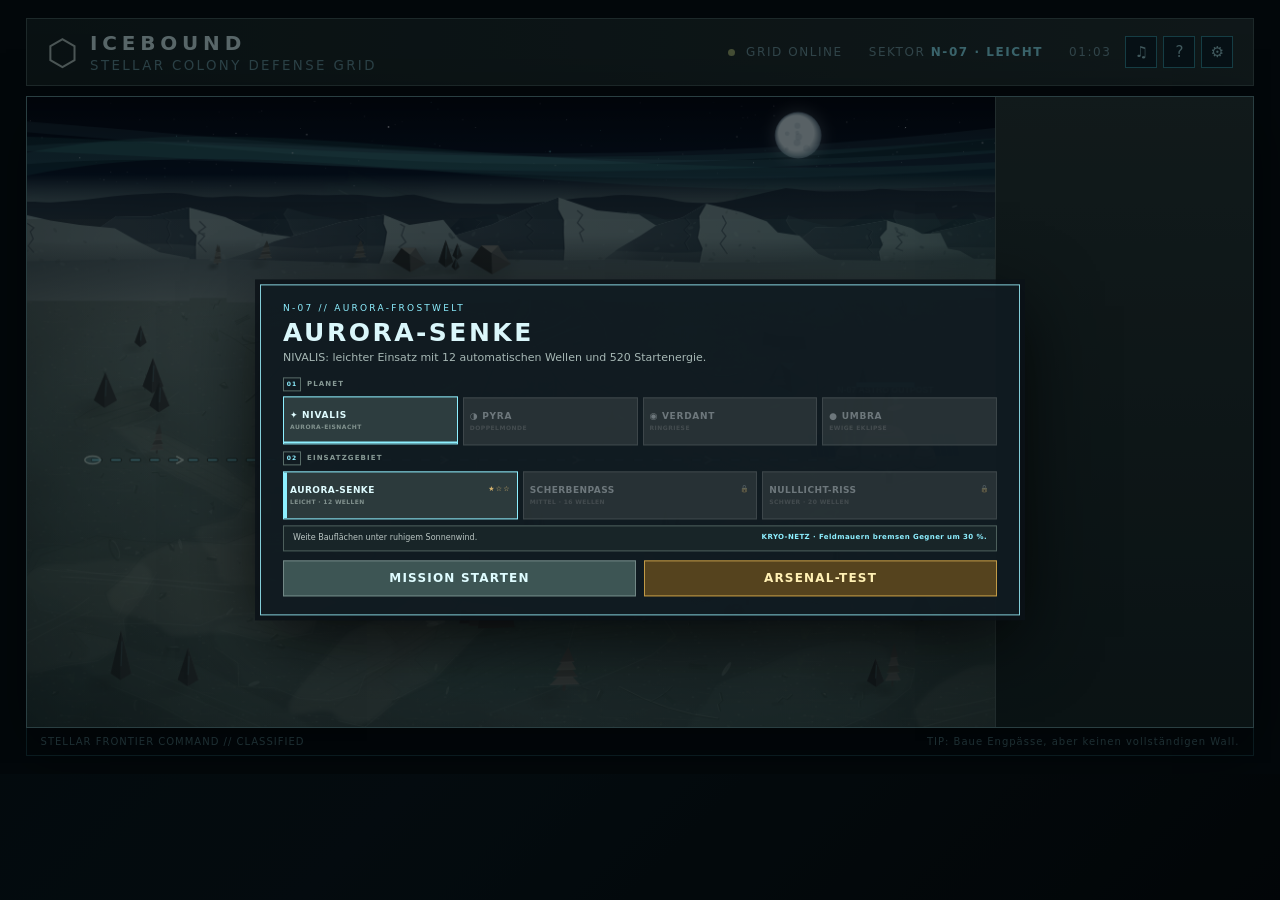
==== index.html @ b9861903 "Icebound // Stellar Frontier Tower-Defense-Prototyp als abhaengigkeitsfreie Browser-PWA." ====
<!doctype html>
<html lang="de">
<head>
  <meta charset="utf-8">
  <meta name="viewport" content="width=device-width,initial-scale=1">
  <meta name="description" content="Installierbares Offline-Tower-Defense-Spiel auf vier spektakulären Planeten.">
  <meta name="theme-color" content="#07151e">
  <meta name="application-name" content="Icebound">
  <meta name="mobile-web-app-capable" content="yes">
  <meta name="apple-mobile-web-app-capable" content="yes">
  <meta name="apple-mobile-web-app-status-bar-style" content="black-translucent">
  <meta name="apple-mobile-web-app-title" content="Icebound">
  <title>ICEBOUND // STELLAR FRONTIER</title>
  <link rel="manifest" href="manifest.webmanifest">
  <link rel="icon" href="icons/icon.svg" type="image/svg+xml">
  <link rel="apple-touch-icon" href="icons/icon-180.png">
  <link rel="stylesheet" href="style.css">
</head>
<body>
  <div class="scanlines"></div>
  <main class="shell">
    <header class="topbar">
      <div class="brand"><span class="hex">⬡</span><div><b>ICEBOUND</b><small>STELLAR COLONY DEFENSE GRID</small></div></div>
      <div class="topbar-right">
        <div class="telemetry"><span><i></i> GRID ONLINE</span><span>SEKTOR <b id="sectorName">N-07</b></span><span id="clock">00:00</span></div>
        <div class="topbar-tools">
          <button id="soundBtn" class="topbar-tool" type="button" aria-label="Musik und Geräusche umschalten" title="Musik und Geräusche umschalten">♫</button>
          <button id="codexBtn" class="topbar-tool" type="button" aria-label="Arsenal-Übersicht öffnen" title="Arsenal-Übersicht — was kann welche Waffe? (Taste I)">?</button>
          <button id="settingsBtn" class="topbar-tool" type="button" aria-label="Einstellungen öffnen" title="Einstellungen">⚙</button>
        </div>
      </div>
    </header>

    <section class="game-frame">
      <div class="canvas-wrap">
        <canvas id="game" width="1000" height="650" aria-label="Spielfeld"></canvas>

        <div id="buildConfirmBar" class="build-confirm-bar" hidden>
          <div class="build-summary"><b id="buildSummaryCount">0 ANLAGEN GEPLANT</b><span id="buildSummaryCost">0 ENERGIE</span></div>
          <button id="buildCommitBtn" class="build-commit" type="button" aria-label="Bauphase bestätigen" title="Bestätigen">✓</button>
          <button id="buildDiscardBtn" class="build-discard" type="button" aria-label="Bauphase verwerfen" title="Verwerfen">✕</button>
        </div>
        <div class="aurora"></div>
        <div class="view-mode"><b>3D</b><span>PERSPECTIVE<br>TACTICAL FEED</span></div>
        <div class="depth-meter"><i></i><i></i><i></i><i></i><span>DEPTH SCAN</span></div>
        <div id="message" class="message">
          <small id="messageEyebrow">STELLAR DEFENSE NETWORK</small>
          <strong id="messageTitle">EINSATZ WÄHLEN</strong>
          <span id="messageCopy" class="message-copy">Vier Welten senden Verteidigungsnotrufe.</span>
          <div class="world-picker">
            <div class="picker-label"><span>01</span> PLANET</div>
            <div id="planetPicker" class="planet-picker" role="group" aria-label="Planet wählen">
              <button class="planet-card" data-planet="nivalis"><b>✦ NIVALIS</b><span>AURORA-EISNACHT</span></button>
              <button class="planet-card" data-planet="pyra"><b>◑ PYRA</b><span>DOPPELMONDE</span></button>
              <button class="planet-card" data-planet="verdant"><b>◉ VERDANT</b><span>RINGRIESE</span></button>
              <button class="planet-card" data-planet="umbra"><b>● UMBRA</b><span>EWIGE EKLIPSE</span></button>
            </div>
            <div class="picker-label"><span>02</span> EINSATZGEBIET</div>
            <div id="missionPicker" class="mission-picker" role="group" aria-label="Karte und Schwierigkeit wählen"></div>
            <div id="worldBrief" class="world-brief"></div>
          </div>
          <div class="start-actions"><button id="startBtn">MISSION STARTEN</button><button id="testBtn">ARSENAL-TEST</button></div>
        </div>
        <div id="waveBanner" class="wave-banner"></div>
      </div>

      <aside class="panel">
        <div class="statusbar" role="group" aria-label="Statuswerte">
          <div class="stat-item stat-xp"><small>★ XP</small><strong id="xp">0</strong></div>
          <div class="stat-item" id="integrityStat"><small>◆ KOL</small><strong id="lives">100</strong></div>
          <div class="stat-item"><small>⚡ EN</small><strong id="credits">360</strong></div>
          <div class="stat-item stat-wave"><small>≋ WELLE</small><strong id="wave">0/6</strong><em id="hostiles">0 FEINDE</em></div>
        </div>
        <div class="primary-actions">
          <button id="waveBtn">AUTOWELLEN BEREIT</button>
          <button id="speedBtn" class="tool-button" aria-label="Spieltempo umschalten" title="Spieltempo umschalten">1×</button>
        </div>
        <div id="buildSection" class="arsenal-block">
          <div class="block-label"><span>⚒ ARSENAL</span><kbd>1–8 · W</kbd></div>
          <div id="towerList" class="tower-list">
            <button class="tower-card" data-type="rail" aria-label="Railgun bauen, 145 Energie, LUFT + BODEN" title="Railgun · Durchschlägt fünf Ziele · 145 Energie"><span class="icon rail">⌁</span><i class="target-mark">◈</i><b>RAILGUN</b><em>145</em></button>
            <button class="tower-card" data-type="drone" aria-label="Drohnennest bauen, 175 Energie, NUR BODEN" title="Drohnennest · Drei mobile Jäger · 175 Energie"><span class="icon drone">✣</span><i class="target-mark">▬</i><b>DROHNE</b><em>175</em></button>
            <button class="tower-card" data-type="rocket" aria-label="Raketenwerfer bauen, 215 Energie, NUR LUFT" title="Raketenwerfer · Zielsuchender Flächenschaden · 215 Energie"><span class="icon rocket">➤</span><i class="target-mark">▲</i><b>RAKETE</b><em>215</em></button>
            <button class="tower-card" data-type="mortar" aria-label="Plasma-Mörser bauen, 185 Energie, NUR BODEN" title="Plasma-Mörser · Schwerer Flächenschaden · 185 Energie"><span class="icon mortar">◉</span><i class="target-mark">▬</i><b>MÖRSER</b><em>185</em></button>
            <button class="tower-card" data-type="laser" aria-label="Pulslaser bauen, 135 Energie, NUR LUFT"><span class="icon laser">╋</span><i class="target-mark">▲</i><b>LASER</b><em>135</em></button>
            <button class="tower-card" data-type="cryo" aria-label="Kryo-Projektor bauen, 155 Energie, NUR BODEN"><span class="icon cryo">❄</span><i class="target-mark">▬</i><b>KRYO</b><em>155</em></button>
            <button class="tower-card" data-type="gatling" aria-label="Ion-Gatling bauen, 130 Energie, LUFT + BODEN"><span class="icon gatling">⁙</span><i class="target-mark">◈</i><b>GATLING</b><em>130</em></button>
            <button class="tower-card" data-type="disruptor" aria-label="Schild-Brecher bauen, 205 Energie, NUR BODEN"><span class="icon disruptor">◇</span><i class="target-mark">▬</i><b>BRECHER</b><em>205</em></button>
            <button class="tower-card" data-type="wall" aria-label="Feldmauer bauen, 35 Energie" title="Feldmauer · Wegführung und Verlangsamung · 35 Energie"><span class="icon wall">▰</span><b>MAUER</b><em>35</em></button>
          </div>
          <button id="codexOpenBtn" class="codex-open" type="button" aria-label="Arsenal-Übersicht öffnen: freischalten und tunen">
            <span class="codex-open-icon">▤</span>
            <span class="codex-open-text"><b>ARSENAL-ÜBERSICHT</b><em id="codexHint">TUNEN &amp; NACHSCHLAGEN</em></span>
            <kbd>I</kbd>
          </button>
        </div>
        <div class="controls">
          <div id="testControls" class="test-controls" hidden>
            <label><span>TEST-STUFE</span><select id="testTuneSelect" aria-label="Tuning-Stufe für den Arsenaltest wählen">
              <option value="zero">LEVEL 0</option>
              <option value="current">MEIN TUNING</option>
              <option value="max">VOLL GETUNT</option>
            </select></label>
            <label><span>TEST-GEGNER</span><select id="testEnemySelect" aria-label="Gegnertyp für den Arsenaltest wählen">
              <option value="shard">SONDENDROHNE</option>
              <option value="runner">ABFANGDROHNE</option>
              <option value="armored">BELAGERUNGSPANZER</option>
              <option value="regenerator">REPARATURLÄUFER</option>
              <option value="splitter">TRÄGERLÄUFER</option>
              <option value="splinter">MIKRODROHNE</option>
              <option value="phaser">PHASENGLEITER</option>
              <option value="elite">KOMMANDOPANZER</option>
              <option value="mixed">GEMISCHT</option>
            </select></label>
          </div>
          <button id="buildBtn">⚒ BAUEN</button>
          <button id="exitBtn" class="tool-button" aria-label="Einsatz verlassen und Karte wechseln" title="Einsatz verlassen und Karte wechseln">↩</button>
          <button id="intelBtn" class="tool-button" aria-label="Feind-Intel anzeigen" title="Feind-Intel">☣</button>
        </div>
        <details id="selectionSection" class="panel-section selection-section">
          <summary><span>⌖ <b id="selectionTitle">AUSWAHL</b></span><i>DETAILS</i></summary>
          <div id="selection" class="selection"><small>SYSTEMBEREIT</small><p>Turm, Gegner oder Bausymbol auswählen.</p></div>
        </details>
        <details id="intelSection" class="panel-section intel-section">
          <summary><span>☣ FEIND-INTEL</span><i>SCAN</i></summary>
          <div id="enemyIntel" class="enemy-intel"><p>Neue Organismen werden mit jeder Welle analysiert.</p></div>
        </details>
      </aside>
    </section>
    <footer><span>STELLAR FRONTIER COMMAND // CLASSIFIED</span><span>TIP: Baue Engpässe, aber keinen vollständigen Wall.</span></footer>
  </main>

  <div id="rotateHint" class="rotate-hint" hidden><span>↻ Im Querformat spielt es sich angenehmer.</span><button id="rotateHintClose" type="button" aria-label="Hinweis schließen">✕</button></div>

  <div id="missionBackdrop" class="mission-backdrop" hidden></div>

  <div id="codexOverlay" class="settings-overlay" hidden>
    <div class="codex-panel" role="dialog" aria-modal="true" aria-labelledby="codexTitle">
      <div class="settings-head">
        <b id="codexTitle">▤ ARSENAL-ÜBERSICHT</b>
        <button id="codexCloseBtn" class="settings-close" type="button" aria-label="Übersicht schließen">✕</button>
      </div>
      <div class="codex-body">
        <div class="codex-xp"><span>VERFÜGBARE XP</span><b id="codexXp">0</b></div>
        <p class="codex-intro">Hier wird freigeschaltet und getunt. <b>Ziel</b> zeigt, was die Waffe überhaupt treffen kann — die häufigste Fehlinvestition.</p>
        <div id="codexList" class="codex-list"></div>
        <p class="codex-foot">Feldmauern sind das billigste Bauteil. Eine längere Route allein bringt wenig — führe die Route mehrfach an denselben Türmen vorbei.</p>
      </div>
    </div>
  </div>

  <div id="settingsOverlay" class="settings-overlay" hidden>
    <div class="settings-panel" role="dialog" aria-modal="true" aria-labelledby="settingsTitle">
      <div class="settings-head">
        <b id="settingsTitle">⚙ EINSTELLUNGEN</b>
        <button id="settingsCloseBtn" class="settings-close" type="button" aria-label="Einstellungen schließen">✕</button>
      </div>
      <div class="settings-body">
        <div class="settings-row">
          <div class="settings-info">
            <b>ALS APP INSTALLIEREN</b>
            <p id="installHint">Icebound lässt sich als eigenständige App auf dem Startbildschirm ablegen.</p>
          </div>
          <button id="installBtn" class="settings-action-btn" type="button" hidden>INSTALLIEREN</button>
        </div>
        <div id="updateSection">
          <hr class="settings-divider">
          <div class="settings-row">
            <div class="settings-info">
              <b>APP AKTUALISIEREN</b>
              <p id="updateHint">Holt die neueste Fassung vom Server und leert den Zwischenspeicher. Der Fortschritt bleibt erhalten.</p>
            </div>
            <button id="updateBtn" class="settings-action-btn" type="button">JETZT AKTUALISIEREN</button>
          </div>
        </div>
        <hr class="settings-divider">
        <div class="settings-row">
          <div class="settings-info">
            <b>FORTSCHRITT ZURÜCKSETZEN</b>
            <p>Löscht dauerhaft gesammelte XP und alle Arsenal-Tunings (aktuell <span id="settingsXpValue">0</span> XP). Der laufende Einsatz endet dabei.</p>
          </div>
          <button id="resetProgressBtn" class="settings-danger-btn" type="button">FORTSCHRITT LÖSCHEN</button>
        </div>
        <div id="resetConfirm" class="reset-confirm" hidden>
          <span>Sicher? Das kann nicht rückgängig gemacht werden.</span>
          <div class="reset-confirm-actions">
            <button id="resetConfirmBtn" class="reset-confirm-yes" type="button">✓ JA, ZURÜCKSETZEN</button>
            <button id="resetCancelBtn" type="button">✕ ABBRECHEN</button>
          </div>
        </div>
      </div>
    </div>
  </div>

  <script src="game.js"></script>
  <script src="pwa.js"></script>
</body>
</html>
---- style.css ----
:root{--ice:#86eaff;--cyan:#25d9ec;--navy:#07151e;--panel:#0a202a;--line:#1d5361;--warn:#ffb34a;--red:#ff5f63;--text:#daf7fb}
*{box-sizing:border-box}html,body{margin:0;min-height:100%;background:#030a0f;color:var(--text);font-family:"Arial Narrow","Helvetica Neue",system-ui,sans-serif;overflow-x:hidden}body:before{content:"";position:fixed;inset:0;background:radial-gradient(ellipse at 30% 0%,#123847 0,transparent 46%),linear-gradient(135deg,#030b10,#07151b 55%,#020609);z-index:-2}.scanlines{pointer-events:none;position:fixed;inset:0;z-index:20;opacity:.09;background:repeating-linear-gradient(0deg,transparent 0 3px,#7eeaff 4px)}
.shell{width:min(1500px,96vw);margin:18px auto}.topbar{height:68px;display:flex;align-items:center;justify-content:space-between;border:1px solid #17404b;background:linear-gradient(90deg,#081820e8,#0c252ee8);padding:0 20px;clip-path:polygon(0 0,100% 0,100% 72%,99% 100%,1% 100%,0 72%)}.brand{display:flex;gap:12px;align-items:center}.brand .hex{font-size:36px;color:var(--ice);filter:drop-shadow(0 0 8px #4ceaff)}.brand b{display:block;letter-spacing:.24em;font-size:20px}.brand small{color:#6899a4;letter-spacing:.18em}.telemetry{display:flex;gap:26px;color:#76a2ac;font-size:12px;letter-spacing:.13em}.telemetry i{display:inline-block;width:7px;height:7px;border-radius:50%;background:#52f4b0;box-shadow:0 0 10px #52f4b0;margin-right:6px}.telemetry b{color:var(--warn)}
.game-frame{margin-top:10px;display:grid;grid-template-columns:minmax(0,1fr) 310px;border:1px solid #1c5260;background:#07131a;box-shadow:0 24px 80px #000b}.canvas-wrap{position:relative;min-width:0;background:#07131a;overflow:hidden}canvas{width:100%;height:auto;display:block;cursor:crosshair}.aurora{pointer-events:none;position:absolute;inset:0;background:radial-gradient(ellipse at 50% -12%,#32f5d21e,transparent 38%),radial-gradient(ellipse at 15% -10%,#655cff1f,transparent 35%),linear-gradient(112deg,transparent 4%,#56f6db0d 28%,transparent 45%);mix-blend-mode:screen;animation:aurora 8s ease-in-out infinite alternate}@keyframes aurora{to{transform:translateX(6%) scale(1.08);filter:hue-rotate(25deg)}}
.cancel-build-button{position:absolute;z-index:8;top:12px;right:12px;width:44px;height:44px;display:grid;place-items:center;padding:0;border:1px solid #9fb3ad;background:#243534e8;color:#f1f4ef;box-shadow:0 3px 14px #07100fc2;font:300 30px/1 system-ui,sans-serif;cursor:pointer;touch-action:manipulation;-webkit-tap-highlight-color:transparent}.cancel-build-button:hover,.cancel-build-button:focus-visible{border-color:var(--world-accent);background:#354a48;outline:2px solid color-mix(in srgb,var(--world-accent) 45%,transparent);outline-offset:2px}.cancel-build-button[hidden]{display:none}
.build-rail{position:absolute;z-index:9;left:10px;top:50%;transform:translateY(-50%);display:flex;flex-direction:column;gap:4px;padding:6px;max-height:calc(100% - 16px);overflow-y:auto;scrollbar-width:thin;background:#071820e8;border:1px solid #2f6b78;box-shadow:0 10px 34px #000a}.build-rail[hidden]{display:none}.build-rail button{appearance:none;width:46px;padding:4px 2px;display:grid;gap:2px;place-items:center;border:1px solid #24515d;background:#0c222a;color:var(--text);font-family:inherit;cursor:pointer;transition:.15s;touch-action:manipulation;-webkit-tap-highlight-color:transparent}.build-rail button:hover,.build-rail button.active{border-color:var(--ice);background:#12313a}.build-rail button.active{box-shadow:inset 0 0 0 1px var(--ice)}.build-rail button.disabled{opacity:.35}.build-rail button .icon{width:30px;height:26px;font-size:15px}.build-rail button em{font-style:normal;font-size:8px;font-weight:700;color:var(--warn);line-height:1}
.build-confirm-bar{position:absolute;z-index:9;left:50%;top:10px;transform:translateX(-50%);display:flex;align-items:center;gap:10px;padding:8px 12px;background:#071820ee;border:1px solid #2f6b78;box-shadow:0 10px 34px #000a}.build-confirm-bar[hidden]{display:none}.build-summary{display:grid;line-height:1.25;padding-right:4px}.build-summary b{font-size:11px;letter-spacing:.1em;white-space:nowrap}.build-summary span{font-size:10px;color:var(--warn)}.build-confirm-bar button{appearance:none;padding:9px 13px;border:1px solid #24515d;background:#0c222a;color:var(--text);font-family:inherit;font-size:11px;letter-spacing:.1em;cursor:pointer;white-space:nowrap;touch-action:manipulation;-webkit-tap-highlight-color:transparent}.build-confirm-bar button:hover{background:#12313a}.build-commit{border-color:#4aa88f!important;color:#c8f4e4!important}.build-commit:hover{background:#12362f!important}.build-discard:hover{background:#361c1c!important}
.canvas-wrap.building .view-mode,.canvas-wrap.building .depth-meter{display:none}
.view-mode{position:absolute;left:16px;top:15px;display:flex;align-items:center;gap:8px;pointer-events:none;color:#9ed6df;font-size:8px;line-height:1.1;letter-spacing:.16em;text-shadow:0 1px 3px #000}.view-mode b{display:grid;place-items:center;width:38px;height:29px;border:1px solid #69deec;background:#092431cc;color:#dffcff;font-size:17px;box-shadow:inset 0 0 12px #39dbef33,0 0 14px #39dbef22;clip-path:polygon(7px 0,100% 0,100% calc(100% - 7px),calc(100% - 7px) 100%,0 100%,0 7px)}.depth-meter{position:absolute;right:14px;top:16px;display:flex;align-items:flex-end;gap:3px;pointer-events:none}.depth-meter i{width:3px;background:#58dfeb;box-shadow:0 0 5px #58dfeb}.depth-meter i:nth-child(1){height:7px;opacity:.35}.depth-meter i:nth-child(2){height:12px;opacity:.55}.depth-meter i:nth-child(3){height:17px;opacity:.75}.depth-meter i:nth-child(4){height:23px}.depth-meter span{margin-left:5px;font-size:7px;letter-spacing:.15em;color:#77aeb8;writing-mode:vertical-rl}
.panel{background:linear-gradient(180deg,#0b252f,#071820);border-left:1px solid #286170;position:relative}.panel-head{height:48px;padding:14px 16px;background:#102f39;display:flex;justify-content:space-between;letter-spacing:.15em;font-size:12px;border-bottom:1px solid #2a6070}.panel-head b{color:#477984}.stats{display:grid;grid-template-columns:1fr 1fr;padding:13px;gap:8px}.stats div{border:1px solid #234b57;background:#081921;padding:10px;min-height:75px;position:relative}.stats div:nth-child(3){grid-column:1/-1;min-height:60px}.stats small,.stats em{display:block;font-size:9px;letter-spacing:.15em;color:#6e9ba5;font-style:normal}.stats strong{font-size:29px;font-stretch:condensed;font-weight:700;color:var(--ice);line-height:1.1;text-shadow:0 0 14px #38d6ff70}.section-label{padding:8px 14px;font-size:10px;letter-spacing:.2em;color:#6996a0;border-block:1px solid #173d47}.tower-list{padding:10px;display:grid;gap:5px}.tower-card{appearance:none;border:1px solid #24515d;background:#0c222a;color:var(--text);min-height:54px;padding:5px 7px;display:grid;grid-template-columns:43px 1fr 35px;gap:8px;align-items:center;text-align:left;font-family:inherit;cursor:pointer;transition:.2s}.tower-card:hover,.tower-card.active{border-color:var(--ice);background:#12313a;transform:translateX(-3px);box-shadow:4px 0 0 var(--cyan)}.tower-card.disabled{opacity:.38}.tower-card b{font-size:13px;letter-spacing:.08em}.tower-card small{display:block;color:#6f9da7;font-size:9px}.tower-card small i{color:#b7f7ff;font-style:normal;letter-spacing:.08em}.tower-card em{color:var(--warn);font-style:normal;font-weight:700}.icon{height:39px;display:grid;place-items:center;border:1px solid;font-size:20px;clip-path:polygon(20% 0,100% 0,100% 80%,80% 100%,0 100%,0 20%)}.rail{color:#8deaff;background:#153748}.drone{color:#a594ff;background:#2b2550}.rocket{color:#ffd36a;background:#493c1e}.mortar{color:#ff9e6a;background:#49291e}.laser{color:#ff6f91;background:#492331}.cryo{color:#8fffe1;background:#1d4642}.gatling{color:#ffc45d;background:#49381d}.disruptor{color:#d58cff;background:#402650}.wall{color:#b9d0c5;background:#33423f}
.selection{margin:0 10px 10px;padding:11px;border-left:2px solid var(--warn);background:#121f22;min-height:82px}.selection small{color:var(--warn);letter-spacing:.15em}.selection p{font-size:11px;color:#83a7ad;margin:5px 0;line-height:1.35}.selection .entity-title{display:flex;justify-content:space-between;align-items:center;margin:3px 0 7px;color:#e4eee7}.selection .entity-title b{font-size:15px}.selection .rank{color:#d6b46d;font-size:9px;letter-spacing:.08em}.stat-grid{display:grid;grid-template-columns:repeat(3,1fr);gap:4px;margin:7px 0}.stat-grid span{border:1px solid #4c605d;background:#203130;padding:4px;font-size:8px;color:#aebdb6}.stat-grid b{display:block;color:#eef2eb;font-size:11px}.tuning-grid{display:grid;grid-template-columns:repeat(3,1fr);gap:4px;margin-top:7px}.tuning-grid button{border:1px solid #687d77;background:#344b48;color:#e8efe9;padding:6px 3px;font:700 8px system-ui;cursor:pointer}.tuning-grid button:hover:not(:disabled){background:#526b65}.tuning-grid button:disabled{opacity:.38}.tuning-grid i{display:block;color:#e0ba74;font:normal 7px system-ui;margin-top:2px}.controls{display:grid;grid-template-columns:1fr 48px 48px;gap:7px;padding:0 10px}.controls button,.message button{border:1px solid #3291a1;background:#0d5260;color:#dffcff;font:700 12px "Arial Narrow",system-ui,sans-serif;letter-spacing:.1em;padding:12px 6px;cursor:pointer}.controls button:hover,.message button:hover{background:#147488}.controls button:disabled{opacity:.4}.start-actions{display:grid;grid-template-columns:1fr 1fr;gap:8px}.start-actions #testBtn{border-color:#c19a46;background:#55431e;color:#fff0b4}.start-actions #testBtn:hover{background:#79602a}.intel{display:flex;justify-content:space-around;padding:14px 8px;color:#547c84;font-size:9px}.intel kbd{border:1px solid #456973;padding:1px 4px;color:#88adb5}
.selection b{color:#d9eee7}.enemy-intel{margin:0 10px 10px;padding:9px 10px;border:1px solid #425654;background:#1e2e2e;min-height:57px}.enemy-intel>small{display:block;color:#aebd91;font-size:9px;letter-spacing:.16em;margin-bottom:6px}.enemy-intel p{margin:0;color:#9eaea7;font-size:10px;line-height:1.35}.enemy-roster{display:flex;flex-wrap:wrap;gap:4px}.enemy-chip{display:inline-flex;gap:5px;align-items:center;border:1px solid #536866;background:#293b3a;padding:3px 5px;color:#d8e0d9;font-size:8px;letter-spacing:.04em}.enemy-chip i{font-style:normal;color:#d0ae74}.stats div.critical{border-color:#a9534f;animation:integrityPulse .85s ease-in-out infinite alternate}.stats div.critical strong{color:#ff8c80}@keyframes integrityPulse{to{box-shadow:inset 0 0 18px #9c2f2538}}
.xp-readout{color:#d8b66f}.xp-readout b{color:#ffe09a}.stat-bars{display:grid;gap:5px;margin:7px 0}.stat-bar span{display:flex;justify-content:space-between;color:#aebdb6;font-size:7px;letter-spacing:.08em}.stat-bar span b{font-size:8px}.stat-bar>i{display:block;height:8px;border:1px solid #5b7069;background:repeating-linear-gradient(90deg,#172624 0,#172624 calc(10% - 1px),#60756e calc(10% - 1px),#60756e 10%)}.stat-bar u{display:block;height:100%;background:linear-gradient(90deg,var(--world-accent),#e6c574);transition:width .25s ease}
.message{position:absolute;inset:50% auto auto 50%;transform:translate(-50%,-50%);width:min(460px,82%);padding:26px 30px;background:#071820ed;border:1px solid #65dced;box-shadow:0 0 0 6px #061219bb,0 20px 70px #000;z-index:5;text-align:center;clip-path:polygon(14px 0,100% 0,100% calc(100% - 14px),calc(100% - 14px) 100%,0 100%,0 14px)}.message small{color:var(--warn);letter-spacing:.25em}.message strong{display:block;font-size:30px;font-weight:700;letter-spacing:.12em;margin:8px}.message span{display:block;color:#86aeb5;font-size:13px;margin-bottom:18px}.message.hidden{display:none}.wave-banner{position:absolute;top:20%;left:0;right:0;box-sizing:border-box;padding:0 10%;text-align:center;text-wrap:balance;font-size:clamp(16px,2.1vw,24px);line-height:1.2;font-weight:700;letter-spacing:.14em;color:white;text-shadow:0 0 16px #56dff5;pointer-events:none;opacity:0;z-index:4}.wave-banner.compact{font-size:clamp(12px,1.55vw,17px);letter-spacing:.09em}.wave-banner.show{animation:banner 2s}@keyframes banner{0%{opacity:0;transform:scale(.7)}20%,65%{opacity:1;transform:scale(1)}100%{opacity:0;transform:scale(1.1)}}footer{display:flex;justify-content:space-between;padding:8px 14px;color:#466c74;font-size:10px;letter-spacing:.1em;border-inline:1px solid #183c45;border-bottom:1px solid #183c45}
@media(max-width:950px){.game-frame{grid-template-columns:1fr}.panel{border-left:0;border-top:1px solid #286170}.tower-list{grid-template-columns:repeat(2,1fr)}.tower-card{grid-template-columns:42px 1fr}.tower-card em{display:none}.selection{display:none}.telemetry span:nth-child(2){display:none}}@media(max-width:650px){.shell{width:100vw;margin:0}.topbar{height:54px}.telemetry{display:none}.brand small{display:none}.tower-list{grid-template-columns:1fr}.stats{grid-template-columns:repeat(3,1fr)}.stats div:nth-child(3){grid-column:auto}.message{padding:18px}.message strong{font-size:22px}footer{display:none}}

/* Natural expedition treatment: less holographic, more physical material and daylight. */
.scanlines{display:none}.canvas-wrap{background:#526b66}.aurora{background:radial-gradient(circle at 77% 3%,rgba(255,235,180,.16),transparent 31%),linear-gradient(115deg,rgba(27,43,36,.08),transparent 48%,rgba(255,225,163,.07));mix-blend-mode:normal;opacity:.42;animation:none}.view-mode,.depth-meter{display:none}.topbar{background:linear-gradient(90deg,#172728ee,#263738ee);border-color:#485f5f;clip-path:none}.brand .hex{color:#b9ceca;filter:none}.telemetry i{background:#a8b978;box-shadow:none}.game-frame{border-color:#526968;background:#1b2c2e;box-shadow:0 20px 55px #0008}.panel{background:linear-gradient(180deg,#293a3a,#182829);border-left-color:#526867}.panel-head{background:#344646;border-bottom-color:#607372}.stats div{background:#223334;border-color:#4a5d5c}.stats strong{color:#d7ded5;text-shadow:none}.section-label{color:#a7b5ae;border-color:#405251}.tower-card{background:#263738;border-color:#485a59}.tower-card:hover,.tower-card.active{background:#334746;transform:none;box-shadow:none;border-color:#b4c7bd}.tower-card small{color:#9eaea7}.tower-card small i{color:#d5dbcf}.icon{clip-path:none;border-radius:3px}.selection{background:#293637;border-left-color:#bd975c}.message{clip-path:none;background:#1a2b2bea;border-color:#8aa09b;box-shadow:0 0 0 5px #162321c2,0 18px 55px #0009}.controls button,.message button{background:#3d5554;border-color:#718785}.controls button:hover,.message button:hover{background:#526b68}.wave-banner{text-shadow:0 2px 12px #243b37}
@media(max-width:950px){.selection{display:block}}

/* Compact tactical control: symbol-first tools and native accordions. */
.game-frame{grid-template-columns:minmax(0,1fr) 258px}
.panel{min-width:0;overflow:auto}
.panel-head{height:39px;padding:10px 11px;font-size:10px}
.stats{grid-template-columns:repeat(3,minmax(0,1fr));padding:7px;gap:4px}
.stats div,.stats div:nth-child(3){grid-column:auto;min-height:54px;padding:7px 6px}
.stats small{font-size:7px;white-space:nowrap}.stats strong{font-size:20px}.stats em{font-size:7px;white-space:nowrap;overflow:hidden;text-overflow:ellipsis}
.panel-section{border-top:1px solid #435654;background:#203130}
.panel-section:last-of-type{border-bottom:1px solid #435654}
.panel-section summary{list-style:none;min-height:33px;padding:8px 9px;display:grid;grid-template-columns:1fr auto auto;align-items:center;gap:7px;color:#cbd6cf;font:700 9px system-ui;letter-spacing:.1em;cursor:pointer;user-select:none}
.panel-section summary::-webkit-details-marker{display:none}.panel-section summary::after{content:'＋';color:#82958d;font-size:12px}.panel-section[open]>summary::after{content:'−'}
.panel-section summary kbd,.panel-section summary i{color:#92a39c;font:normal 7px system-ui;letter-spacing:.08em}.panel-section summary kbd{border:1px solid #667872;padding:1px 4px}
.panel-section[open]>summary{background:#2d403d;color:#edf2ea}
.tower-list{grid-template-columns:repeat(5,minmax(0,1fr));padding:6px;gap:4px}
.tower-card{min-width:0;min-height:59px;padding:3px;display:flex;flex-direction:column;align-items:stretch;justify-content:center;gap:2px;text-align:center;position:relative}
.tower-card:hover,.tower-card.active{transform:none;box-shadow:inset 0 -2px 0 #c6d0c7}.tower-card b{font-size:7px;line-height:1;letter-spacing:.04em;white-space:nowrap}.tower-card em{display:block;font-size:8px;line-height:1}.tower-card .icon{width:100%;height:28px;font-size:16px;border-radius:2px}
.selection{margin:0;padding:8px 9px;border-left:0;min-height:0;background:#293637}.selection small{font-size:8px}.selection p{font-size:10px;margin:3px 0;line-height:1.3}.selection .entity-title{margin:2px 0 5px}.selection .entity-title b{font-size:13px}.selection .rank{font-size:7px}
.stat-grid{gap:3px;margin:5px 0}.stat-grid span{padding:3px;font-size:7px}.stat-grid b{font-size:10px}.tuning-grid{gap:3px;margin-top:5px}.tuning-grid button{padding:5px 2px;font-size:7px}
.entity-actions{display:grid;margin-top:6px}.demolish-button{border:1px solid #9d6258;background:#563732;color:#f2d5cd;padding:7px 6px;font:700 8px system-ui;letter-spacing:.08em;cursor:pointer}.demolish-button:hover{background:#70453d}.demolish-button i{display:block;color:#d9a99e;font:normal 7px system-ui;margin-top:2px}
.enemy-intel{margin:0;padding:8px 9px;border:0;min-height:0}.enemy-intel>small{font-size:8px;margin-bottom:4px}.enemy-intel p{font-size:9px}.enemy-chip{padding:3px 4px;font-size:7px}
.controls{grid-template-columns:repeat(4,minmax(0,1fr));gap:5px;padding:7px}.controls #waveBtn{grid-column:1/-1}.controls button{min-width:0;padding:9px 4px;font-size:9px}.controls .tool-button{font-size:14px;line-height:1}.controls #exitBtn{border-color:#8d6c58;color:#f0c79d}.intel{padding:7px 5px;font-size:7px}
.test-controls{grid-column:1/-1;display:grid;grid-template-columns:1fr 1fr;gap:5px;padding:6px;border:1px solid #6f674f;background:#302f29}.test-controls[hidden]{display:none}.test-controls label{min-width:0;display:grid;gap:3px}.test-controls span{color:#c9b57f;font:700 7px system-ui;letter-spacing:.1em}.test-controls select{min-width:0;width:100%;border:1px solid #78847e;background:#263936;color:#edf2eb;padding:7px 5px;font:700 8px system-ui;letter-spacing:.03em;cursor:pointer}.test-controls select:focus{outline:1px solid var(--world-accent);outline-offset:1px}.test-controls select:disabled{opacity:.45}
@media(max-width:420px){.test-controls{grid-template-columns:1fr}}
@media(max-width:950px){.game-frame{grid-template-columns:1fr}.panel{overflow:visible}.tower-list{grid-template-columns:repeat(5,minmax(42px,1fr))}.tower-card{grid-template-columns:none}.tower-card em{display:block}.stats{grid-template-columns:repeat(3,1fr)}}
@media(max-width:520px){.tower-card b{font-size:6px}.panel-section summary{padding-inline:8px}.intel{display:none}}
@media(max-width:650px){.cancel-build-button{top:10px;right:10px;width:48px;height:48px;font-size:33px}
.build-rail{left:6px;padding:4px;gap:3px}.build-rail button{width:38px}.build-rail button .icon{width:26px;height:22px;font-size:13px}.build-rail button b{font-size:6px}
.build-confirm-bar{left:6px;right:6px;top:6px;transform:none;gap:6px;padding:6px 8px}.build-summary b{font-size:9px}.build-summary span{font-size:9px}.build-confirm-bar button{flex:1;padding:10px 6px;font-size:10px}}

/* Stellar mission selector and world-reactive command styling. */
:root{--world-accent:#8defff;--world-glow:#4ad9ff}
.aurora{display:none}
.telemetry b,.panel-head b{color:var(--world-accent)}.game-frame{border-color:color-mix(in srgb,var(--world-accent) 34%,#526968)}
.message{width:min(760px,93%);padding:18px 22px;background:#101b21f2;border-color:color-mix(in srgb,var(--world-accent) 68%,#6e8584);box-shadow:0 0 0 5px #0b1218d9,0 22px 70px #000c;text-align:left}
.message>small{display:block;color:var(--world-accent);font-size:9px}.message>strong{margin:5px 0 4px;font-size:25px;letter-spacing:.1em}.message>.message-copy{display:block;margin:0 0 11px;color:#a7b8b5;font-size:11px;line-height:1.35}
.world-picker{display:grid;gap:6px}.picker-label{display:flex;align-items:center;gap:6px;color:#879995;font:700 7px system-ui;letter-spacing:.16em}.picker-label span{display:grid;place-items:center;width:18px;height:14px;margin:0;border:1px solid #596d69;color:var(--world-accent);font-size:6px}
.planet-picker{display:grid;grid-template-columns:repeat(4,1fr);gap:5px}.planet-card,.mission-card{appearance:none;border:1px solid #526460;background:#202e31;color:#d9e2df;cursor:pointer;font-family:inherit;text-align:left;transition:border-color .15s,background .15s,transform .15s}.planet-card{min-height:48px;padding:7px 8px}.planet-card b{display:block;font-size:9px;letter-spacing:.08em}.message .planet-card span{display:block;margin:3px 0 0;color:#82938f;font-size:6px;letter-spacing:.08em}.planet-card:hover,.planet-card.active{border-color:var(--world-accent);background:#2d3d3f;transform:translateY(-1px)}.planet-card.active{box-shadow:inset 0 -2px 0 var(--world-accent)}
.mission-picker{display:grid;grid-template-columns:repeat(3,1fr);gap:5px}.mission-card{min-height:48px;padding:7px 8px;display:grid;grid-template-columns:1fr auto;gap:2px 6px;align-content:center}.mission-card b{font-size:9px;letter-spacing:.05em}.mission-card em{color:#d6b36e;font:normal 7px system-ui}.message .mission-card span{grid-column:1/-1;display:block;margin:1px 0 0;color:#81918e;font-size:6px;letter-spacing:.06em}.mission-card:hover,.mission-card.active{border-color:var(--world-accent);background:#2c3a3c}.mission-card.active{box-shadow:inset 3px 0 0 var(--world-accent)}
.world-brief{display:grid;grid-template-columns:1.35fr .65fr;padding:7px 9px;border:1px solid #4d5f5c;background:#182528;color:#b9c5c2;font-size:8px;line-height:1.3}.message .world-brief span{display:block;margin:0;color:var(--world-accent);font:700 7px system-ui;letter-spacing:.06em;text-align:right}.start-actions{margin-top:9px}.start-actions button{padding:10px 6px}
@media(max-width:700px){.message{position:absolute;top:49%;width:95%;max-height:94%;overflow:auto;padding:13px}.planet-picker{grid-template-columns:repeat(2,1fr)}.message>strong{font-size:19px}.world-brief{grid-template-columns:1fr}.message .world-brief span{text-align:left;margin-top:4px}}

/* Einstellungsmenü mit Fortschritt-Reset */
.topbar-right{display:flex;align-items:center;gap:14px}
.topbar-tools{display:flex;align-items:center;gap:6px}
.topbar-tool{appearance:none;border:1px solid #3291a1;background:#0d222b;color:#9ed6df;width:32px;height:32px;display:grid;place-items:center;font-size:15px;line-height:1;cursor:pointer;flex:none;font-family:inherit;touch-action:manipulation;-webkit-tap-highlight-color:transparent}
.topbar-tool:hover,.topbar-tool:focus-visible{border-color:var(--world-accent,#8defff);color:var(--world-accent,#8defff);outline:none}
#soundBtn.muted{border-color:#7c6a62;background:#3d3431;color:#a48d83}
.settings-overlay{position:fixed;inset:0;z-index:50;display:grid;place-items:center;padding:20px;background:#020608d6}
.settings-overlay[hidden]{display:none}
.settings-panel{width:min(440px,100%);background:#0b222b;border:1px solid color-mix(in srgb,var(--world-accent,#8defff) 55%,#2f6b78);box-shadow:0 0 0 5px #0b1218d9,0 22px 70px #000c}
.settings-head{display:flex;align-items:center;justify-content:space-between;padding:13px 15px;background:#102f39;border-bottom:1px solid #2a6070}
.settings-head b{letter-spacing:.16em;font-size:12px;color:var(--world-accent,#8defff)}
.settings-close{appearance:none;border:1px solid #3291a1;background:#0d5260;color:#dffcff;width:28px;height:28px;font-size:12px;cursor:pointer}
.settings-close:hover{background:#147488}
.settings-body{padding:16px}
.settings-row{display:grid;grid-template-columns:1fr auto;gap:12px;align-items:center}
.settings-info b{display:block;font-size:11px;letter-spacing:.08em;color:#d9eee7;margin-bottom:4px}
.settings-info p{margin:0;font-size:10px;line-height:1.4;color:#86aeb5}
.settings-danger-btn{appearance:none;border:1px solid #a9534f;background:#3a201d;color:#ffd2cc;font:700 10px "Arial Narrow",system-ui,sans-serif;letter-spacing:.08em;padding:10px 12px;cursor:pointer;white-space:nowrap}
.settings-danger-btn:hover{background:#542b26}
.reset-confirm{margin-top:14px;padding:10px 12px;border:1px solid #a9534f;background:#241514}
.reset-confirm[hidden]{display:none}
.reset-confirm span{display:block;margin-bottom:8px;font-size:10px;color:#ffb9b4;line-height:1.35}
.reset-confirm-actions{display:flex;gap:8px}
.reset-confirm-actions button{flex:1;appearance:none;padding:9px 10px;border:1px solid #24515d;background:#0c222a;color:var(--text);font:700 10px "Arial Narrow",system-ui,sans-serif;letter-spacing:.08em;cursor:pointer}
.reset-confirm-actions button:hover{background:#12313a}
.reset-confirm-actions .reset-confirm-yes{border-color:#a9534f!important;background:#54211d!important;color:#ffd7d2!important}
.reset-confirm-actions .reset-confirm-yes:hover{background:#6d2b24!important}
.settings-divider{margin:14px 0;border:0;border-top:1px solid #2a5361}
.settings-action-btn{appearance:none;border:1px solid #3291a1;background:#0d5260;color:#dffcff;font:700 10px "Arial Narrow",system-ui,sans-serif;letter-spacing:.08em;padding:10px 12px;cursor:pointer;white-space:nowrap}
.settings-action-btn:hover{background:#147488}
.settings-action-btn[hidden]{display:none}
@media(max-width:650px){.topbar-right{gap:8px}.topbar-tool{width:28px;height:28px;font-size:13px}.settings-panel{width:100%}.settings-row{grid-template-columns:1fr}.settings-danger-btn,.settings-action-btn{width:100%}}

/* Startbildschirm: Missionsauswahl als Vollbild-Ebene, Spielbefehle erst im Einsatz */
.mission-backdrop{position:fixed;inset:0;z-index:39;background:#02060899}
.mission-backdrop[hidden]{display:none}
.message{position:fixed;z-index:40}
body.mission-screen{overflow:hidden}
body.mission-screen .statusbar,
body.mission-screen .primary-actions,
body.mission-screen .arsenal-block,
body.mission-screen .controls,
body.mission-screen .panel-section,
body.mission-screen .intel{display:none}
@media(max-width:700px){.message{top:50%;width:min(430px,94%);max-height:92%}}

/* ==================================================================
   HUD-NEUAUFBAU: kompakte Statusleiste, Aktionen oben, Arsenal offen,
   Auswahl/Intel als Overlays, Bauleiste unten. Schriftgroessen bleiben
   lesbar; gespart wird an Rahmen und Leerraum.
   ================================================================== */

/* Kompakte Statusleiste (ersetzt Panel-Kopf + Stat-Kaesten) */
.statusbar{display:grid;grid-template-columns:repeat(4,1fr);gap:4px;padding:6px;background:#223334}
.stat-item{border:1px solid #4a5d5c;background:#182829;padding:6px 5px;min-width:0}
.stat-item small{display:block;font-size:8px;letter-spacing:.1em;color:#9eaea7;white-space:nowrap;overflow:hidden;text-overflow:ellipsis}
.stat-item strong{display:block;font-size:20px;font-weight:700;color:#dbe5df;line-height:1.05}
.stat-item em{display:block;font-size:7px;font-style:normal;color:#9eaea7;white-space:nowrap;overflow:hidden;text-overflow:ellipsis}
.stat-xp strong{color:#ffe0a0}
#integrityStat.critical{border-color:#a9534f;animation:integrityPulse .85s ease-in-out infinite alternate}
#integrityStat.critical strong{color:#ff8c80}

/* Primaeraktionen: Welle vorziehen + Tempo, direkt unter dem Status */
.primary-actions{display:grid;grid-template-columns:1fr 52px;gap:6px;padding:0 6px 6px;background:#223334}
.primary-actions button{appearance:none;border:1px solid #718785;background:#3d5554;color:#eaf3ef;font:700 12px "Arial Narrow",system-ui,sans-serif;letter-spacing:.08em;padding:11px 6px;cursor:pointer;touch-action:manipulation;-webkit-tap-highlight-color:transparent}
.primary-actions button:hover:not(:disabled){background:#4f6b67}
.primary-actions button:disabled{opacity:.42}
.primary-actions #waveBtn{border-color:var(--world-accent);box-shadow:inset 0 -2px 0 var(--world-accent)}
.primary-actions #speedBtn{font-size:14px}

/* Arsenal: dauerhaft offen, nur eine schlanke Beschriftung */
.arsenal-block{border-top:1px solid #435654;background:#203130}
.block-label{display:flex;justify-content:space-between;align-items:center;padding:6px 9px;font:700 9px system-ui;letter-spacing:.1em;color:#cbd6cf}
.block-label kbd{font:normal 7px system-ui;color:#92a39c;border:1px solid #667872;padding:1px 4px}
.tower-list{padding:5px;gap:4px}
.tower-card{min-height:48px;padding:3px 2px;gap:1px}
.tower-card .icon{height:23px;font-size:15px}

/* Sekundaerbefehle: Bauen, Zurueck, Intel */
.controls{display:grid;grid-template-columns:1fr 46px 46px;gap:5px;padding:6px}
.controls #intelBtn{border-color:#6f8060;color:#c9d6b6}

/* Auswahl + Intel als eingeklappte Zeilen (Desktop) / Overlays (Handy) */
.selection,.enemy-intel{padding:7px 9px}
.panel-section summary{min-height:28px;padding:6px 9px}

/* Rotier-Hinweis (nur Portrait) */
.rotate-hint{position:fixed;z-index:38;left:8px;right:8px;bottom:8px;display:flex;align-items:center;justify-content:space-between;gap:8px;padding:8px 12px;background:#152227ee;border:1px solid #2f6b78;color:#bcd3d6;font-size:11px;box-shadow:0 8px 24px #000a}
.rotate-hint[hidden]{display:none}
.rotate-hint button{appearance:none;flex:none;border:1px solid #3291a1;background:#0d5260;color:#dffcff;width:26px;height:26px;font-size:11px;cursor:pointer}

/* Im Einsatz (Handy): keine Kopfzeile mehr. Ton/Einstellungen schweben oben
   links ueber der Bergkette und sparen so die ganze Leiste. */
@media(max-width:950px){
  body:not(.mission-screen) .topbar{height:0;min-height:0;padding:0;border:0;overflow:visible}
  body:not(.mission-screen) .brand,
  body:not(.mission-screen) .telemetry{display:none}
  body:not(.mission-screen) .topbar-right{gap:0}
  body:not(.mission-screen) .topbar-tools{position:fixed;top:7px;left:7px;z-index:42;gap:6px}
  body:not(.mission-screen) .topbar-tool{background:#0a1a20cc;border-color:#2f6b78;box-shadow:0 2px 8px #0007}
  /* In der Bauphase weichen die Werkzeuge der Bestaetigungsleiste */
  body.build-active:not(.mission-screen) .topbar-tools{display:none}
}

/* Bauleiste als umbrechende Leiste unten statt scrollender Randspalte */
@media(max-width:950px){
  .build-rail{left:6px;right:6px;top:auto;bottom:6px;transform:none;flex-direction:row;flex-wrap:wrap;justify-content:center;align-content:flex-end;max-height:none;overflow:visible;gap:4px}
  .build-rail button{width:auto;flex:0 0 auto;min-width:46px}
  .build-confirm-bar{left:6px;right:6px;top:6px;transform:none;justify-content:flex-end;gap:8px;padding:6px 8px}
  .build-confirm-bar .build-summary{margin-right:auto}
  .build-confirm-bar .build-commit,.build-confirm-bar .build-discard{flex:none;width:46px;height:42px;padding:0;font-size:22px;line-height:1;display:grid;place-items:center}
  .build-confirm-bar .build-discard{border-color:#a9534f!important;color:#ffc9c4!important}
}

/* Auswahl + Feind-Intel: auf dem Handy als Overlay ueber dem Spielfeld,
   nur sichtbar wenn geoeffnet. Spart dauerhaft eine Panel-Zeile. */
@media(max-width:950px){
  .panel-section{border:0}
  .panel-section:not([open]){display:none}
  .panel-section[open]{position:fixed;z-index:41;left:8px;right:8px;bottom:8px;max-height:60vh;overflow:auto;background:#0e2129f5;border:1px solid #3a6b76;box-shadow:0 12px 40px #000b}
  .panel-section[open]>summary{position:sticky;top:0;background:#173a44;color:#edf2ea;min-height:38px}
  .panel-section[open]>summary::after{content:'✕';font-size:12px}
}

/* Querformat auf dem Handy: Spielfeld und schlankes Panel nebeneinander,
   passend zur Bauflaeche eines Tower-Defense. Kein Scrollen noetig. */
@media(orientation:landscape) and (max-height:600px){
  .shell{width:100vw;margin:0}
  .scanlines{display:none}
  footer{display:none}
  /* Keine Kopfzeile: Werkzeuge schweben oben links ueber dem Spielfeld */
  body:not(.mission-screen) .topbar{height:0;padding:0;border:0;overflow:visible}
  .game-frame{grid-template-columns:minmax(0,1fr) 190px;height:100vh;margin-top:0;border:0}
  .canvas-wrap{height:100vh;display:grid;place-items:center}
  canvas{height:100vh;width:auto;max-width:100%}
  .panel{height:100vh;overflow-y:auto}
  .statusbar{grid-template-columns:1fr 1fr;padding:4px;gap:3px}
  .stat-item{padding:4px}
  .stat-item strong{font-size:16px}
  .primary-actions{padding:0 4px 4px}
  .primary-actions button{padding:8px 5px}
  .block-label{padding:4px 8px}
  .tower-list{grid-template-columns:repeat(3,minmax(0,1fr));padding:4px;gap:3px}
  .tower-card{min-height:40px}
  .tower-card .icon{height:19px;font-size:13px}
  .controls{padding:4px;gap:4px}
  .controls button{padding:7px 4px}
  .rotate-hint{display:none}
  /* Detail-Overlay liegt ueber dem Spielfeld, nicht ueber dem Panel */
  .panel-section[open]{left:8px;right:auto;width:min(440px,58vw);bottom:8px;max-height:calc(100vh - 16px)}
}
@media(orientation:landscape) and (max-height:430px){
  .game-frame{grid-template-columns:minmax(0,1fr) 168px}
  .tower-card b{font-size:6px}
}
.controls button{padding:8px 4px}
.test-controls{padding:5px;gap:4px}

/* Ziel-Kennzeichen auf den Waffenkarten: ▲ nur Luft, ▬ nur Boden, ◈ beides.
   Absolut positioniert, damit es die Rasterspalten der Karten nicht verschiebt. */
.tower-card,.build-rail button{position:relative}
.target-mark{position:absolute;top:2px;right:3px;font-style:normal;font-size:8px;line-height:1;color:#9dc3ce;opacity:.9;pointer-events:none}
.tower-card .target-mark{top:3px;right:4px;font-size:9px}

/* Freischaltung: Gesperrtes bleibt sichtbar, damit das Ziel erkennbar ist,
   ist aber klar abgesetzt und nicht anklickbar. */
.tower-card.locked,.build-rail button.locked{border-style:dashed;border-color:#7a6a46}
.tower-card.locked em,.build-rail button.locked em{color:#e0ba74}
/* Freischaltpreis steht zweizeilig: Energie oben, XP darunter. */
.tower-card.locked em{white-space:pre-line;font-size:7px;line-height:1.25}
.mission-card.locked,[data-planet].locked{opacity:.42;cursor:not-allowed;filter:saturate(.35)}
.mission-card.cleared em{color:#7fe0a8}

/* ---- Arsenal-Übersicht: was kann welche Waffe, was kostet sie ---- */
.codex-panel{width:min(760px,100%);max-height:88vh;display:flex;flex-direction:column;background:#0b222b;border:1px solid color-mix(in srgb,var(--world-accent,#8defff) 55%,#2f6b78);box-shadow:0 0 0 5px #0b1218d9,0 22px 70px #000c}
.codex-body{overflow-y:auto;padding:14px 15px 16px}
.codex-intro,.codex-foot{margin:0 0 12px;font-size:11.5px;line-height:1.5;color:#9fc4d2}
.codex-foot{margin:12px 0 0;padding-top:11px;border-top:1px solid #1d4d5a}
.codex-intro b{color:#dffcff}
.codex-list{display:grid;gap:9px}
.codex-item{display:grid;grid-template-columns:44px 1fr;gap:11px;padding:10px 11px;background:#0d2a34;border:1px solid #1d4d5a}
.codex-item.locked{opacity:.62}
.codex-mark{display:grid;place-items:center;font-size:19px;background:#08181f;border:1px solid #24596a}
.codex-main b{font-size:12.5px;letter-spacing:.09em}
.codex-tags{display:flex;flex-wrap:wrap;gap:5px;margin:5px 0 6px}
.codex-tag{font-size:9.5px;letter-spacing:.08em;padding:2px 6px;border:1px solid #2d6b7a;border-radius:2px;background:#08181f;color:#a7d4e0}
.codex-tag.air{border-color:#ffd36a;color:#ffd36a}
.codex-tag.ground{border-color:#8fffe1;color:#8fffe1}
.codex-tag.both{border-color:#8deaff;color:#8deaff}
.codex-tag.cost{border-color:#5ea9bb;color:#dffcff}
.codex-tag.lock{border-color:#ff9e6a;color:#ffb98f}
.codex-stats{display:flex;flex-wrap:wrap;gap:10px;margin-bottom:5px;font-size:10.5px;color:#8fb6c5}
.codex-stats b{color:#dffcff;font-size:11px}
.codex-main p{margin:0;font-size:11px;line-height:1.5;color:#93b9c7}
@media(max-width:650px){.codex-panel{width:100%;max-height:92vh}.codex-item{grid-template-columns:34px 1fr;gap:9px}}

/* ---- Einstieg ins Arsenal: freischalten und tunen ---- */
.codex-open{display:flex;align-items:center;gap:9px;width:100%;margin-top:8px;padding:8px 10px;cursor:pointer;text-align:left;background:#0d3340;border:1px solid #2f7d90;color:#dffcff}
.codex-open:hover{background:#12485a;border-color:#4fb4c9}
.codex-open-icon{font-size:16px;color:var(--world-accent,#8defff)}
.codex-open-text{display:flex;flex-direction:column;gap:1px;flex:1;min-width:0}
.codex-open-text b{font-size:10.5px;letter-spacing:.11em}
.codex-open-text em{font-style:normal;font-size:9px;letter-spacing:.07em;color:#8fb6c5;white-space:nowrap;overflow:hidden;text-overflow:ellipsis}
.codex-open kbd{font-size:9px;padding:1px 4px;border:1px solid #3a8296;background:#08181f;color:#a7d4e0}
.codex-xp{display:flex;align-items:center;justify-content:space-between;gap:10px;margin-bottom:10px;padding:8px 11px;background:#0d3340;border:1px solid #2f7d90}
.codex-xp span{font-size:10px;letter-spacing:.12em;color:#8fb6c5}
.codex-xp b{font-size:16px;color:#ffe09a}
.codex-actions{display:flex;flex-wrap:wrap;align-items:center;gap:7px;margin-top:8px}
.codex-note{font-size:10px;color:#8fb6c5}
.codex-unlock{padding:6px 11px;cursor:pointer;font-size:10px;letter-spacing:.09em;background:#124b3c;border:1px solid #3aa383;color:#b6ffe0}
.codex-unlock:hover:not(:disabled){background:#1a6b55}
.codex-unlock:disabled{opacity:.45;cursor:not-allowed}
.codex-tuning{display:grid;grid-template-columns:repeat(3,1fr);gap:6px}
.codex-tune{display:flex;flex-direction:column;gap:2px;padding:6px 4px;cursor:pointer;font-size:9.5px;letter-spacing:.07em;background:#0d2f3a;border:1px solid #2d6b7a;color:#dffcff}
.codex-tune i{font-style:normal;font-size:9px;color:#ffe09a}
.codex-tune:hover:not(:disabled){background:#14485a}
.codex-tune:disabled{opacity:.4;cursor:not-allowed}
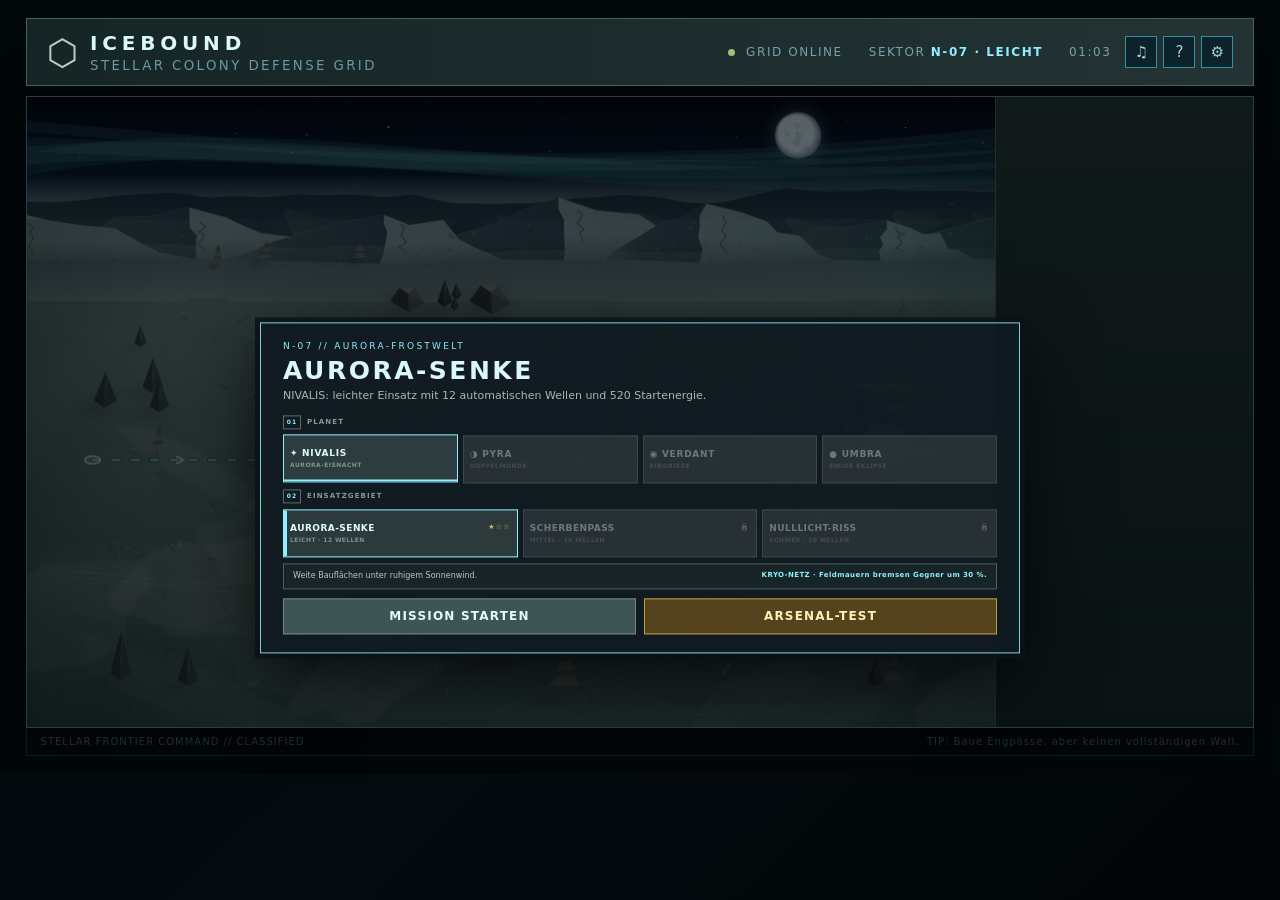
==== commit 1a996e66: "GPL-3.0, Forgejo-Spiegel und aktueller Spielstand Lizenz, Workflow zur Spiegelung nach Forgejo, erwe" ====
--- a/index.html
+++ b/index.html
@@ -25,7 +25,7 @@
         <div class="telemetry"><span><i></i> GRID ONLINE</span><span>SEKTOR <b id="sectorName">N-07</b></span><span id="clock">00:00</span></div>
         <div class="topbar-tools">
           <button id="soundBtn" class="topbar-tool" type="button" aria-label="Musik und Geräusche umschalten" title="Musik und Geräusche umschalten">♫</button>
-          <button id="codexBtn" class="topbar-tool" type="button" aria-label="Arsenal-Übersicht öffnen" title="Arsenal-Übersicht — was kann welche Waffe? (Taste I)">?</button>
+          <button id="codexBtn" class="topbar-tool" type="button" aria-label="Werkstatt öffnen" title="Werkstatt — freischalten, tunen, nachschlagen (Taste I)">?</button>
           <button id="settingsBtn" class="topbar-tool" type="button" aria-label="Einstellungen öffnen" title="Einstellungen">⚙</button>
         </div>
       </div>
@@ -37,8 +37,8 @@
 
         <div id="buildConfirmBar" class="build-confirm-bar" hidden>
           <div class="build-summary"><b id="buildSummaryCount">0 ANLAGEN GEPLANT</b><span id="buildSummaryCost">0 ENERGIE</span></div>
-          <button id="buildCommitBtn" class="build-commit" type="button" aria-label="Bauphase bestätigen" title="Bestätigen">✓</button>
-          <button id="buildDiscardBtn" class="build-discard" type="button" aria-label="Bauphase verwerfen" title="Verwerfen">✕</button>
+          <button id="buildCommitBtn" class="build-commit" type="button" aria-label="Geplante Anlage bauen" title="Bauen">✓</button>
+          <button id="buildDiscardBtn" class="build-discard" type="button" aria-label="Planung verwerfen, sonst Baumodus beenden" title="Verwerfen">✕</button>
         </div>
         <div class="aurora"></div>
         <div class="view-mode"><b>3D</b><span>PERSPECTIVE<br>TACTICAL FEED</span></div>
@@ -88,9 +88,9 @@
             <button class="tower-card" data-type="disruptor" aria-label="Schild-Brecher bauen, 205 Energie, NUR BODEN"><span class="icon disruptor">◇</span><i class="target-mark">▬</i><b>BRECHER</b><em>205</em></button>
             <button class="tower-card" data-type="wall" aria-label="Feldmauer bauen, 35 Energie" title="Feldmauer · Wegführung und Verlangsamung · 35 Energie"><span class="icon wall">▰</span><b>MAUER</b><em>35</em></button>
           </div>
-          <button id="codexOpenBtn" class="codex-open" type="button" aria-label="Arsenal-Übersicht öffnen: freischalten und tunen">
+          <button id="codexOpenBtn" class="codex-open" type="button" aria-label="Werkstatt öffnen: freischalten und tunen">
             <span class="codex-open-icon">▤</span>
-            <span class="codex-open-text"><b>ARSENAL-ÜBERSICHT</b><em id="codexHint">TUNEN &amp; NACHSCHLAGEN</em></span>
+            <span class="codex-open-text"><b>WERKSTATT</b><em id="codexHint">TUNEN &amp; NACHSCHLAGEN</em></span>
             <kbd>I</kbd>
           </button>
         </div>
@@ -137,8 +137,8 @@
   <div id="codexOverlay" class="settings-overlay" hidden>
     <div class="codex-panel" role="dialog" aria-modal="true" aria-labelledby="codexTitle">
       <div class="settings-head">
-        <b id="codexTitle">▤ ARSENAL-ÜBERSICHT</b>
-        <button id="codexCloseBtn" class="settings-close" type="button" aria-label="Übersicht schließen">✕</button>
+        <b id="codexTitle">⚒ WERKSTATT</b>
+        <button id="codexCloseBtn" class="settings-close" type="button" aria-label="Werkstatt schließen">✕</button>
       </div>
       <div class="codex-body">
         <div class="codex-xp"><span>VERFÜGBARE XP</span><b id="codexXp">0</b></div>
--- a/style.css
+++ b/style.css
@@ -4,7 +4,10 @@
 .game-frame{margin-top:10px;display:grid;grid-template-columns:minmax(0,1fr) 310px;border:1px solid #1c5260;background:#07131a;box-shadow:0 24px 80px #000b}.canvas-wrap{position:relative;min-width:0;background:#07131a;overflow:hidden}canvas{width:100%;height:auto;display:block;cursor:crosshair}.aurora{pointer-events:none;position:absolute;inset:0;background:radial-gradient(ellipse at 50% -12%,#32f5d21e,transparent 38%),radial-gradient(ellipse at 15% -10%,#655cff1f,transparent 35%),linear-gradient(112deg,transparent 4%,#56f6db0d 28%,transparent 45%);mix-blend-mode:screen;animation:aurora 8s ease-in-out infinite alternate}@keyframes aurora{to{transform:translateX(6%) scale(1.08);filter:hue-rotate(25deg)}}
 .cancel-build-button{position:absolute;z-index:8;top:12px;right:12px;width:44px;height:44px;display:grid;place-items:center;padding:0;border:1px solid #9fb3ad;background:#243534e8;color:#f1f4ef;box-shadow:0 3px 14px #07100fc2;font:300 30px/1 system-ui,sans-serif;cursor:pointer;touch-action:manipulation;-webkit-tap-highlight-color:transparent}.cancel-build-button:hover,.cancel-build-button:focus-visible{border-color:var(--world-accent);background:#354a48;outline:2px solid color-mix(in srgb,var(--world-accent) 45%,transparent);outline-offset:2px}.cancel-build-button[hidden]{display:none}
 .build-rail{position:absolute;z-index:9;left:10px;top:50%;transform:translateY(-50%);display:flex;flex-direction:column;gap:4px;padding:6px;max-height:calc(100% - 16px);overflow-y:auto;scrollbar-width:thin;background:#071820e8;border:1px solid #2f6b78;box-shadow:0 10px 34px #000a}.build-rail[hidden]{display:none}.build-rail button{appearance:none;width:46px;padding:4px 2px;display:grid;gap:2px;place-items:center;border:1px solid #24515d;background:#0c222a;color:var(--text);font-family:inherit;cursor:pointer;transition:.15s;touch-action:manipulation;-webkit-tap-highlight-color:transparent}.build-rail button:hover,.build-rail button.active{border-color:var(--ice);background:#12313a}.build-rail button.active{box-shadow:inset 0 0 0 1px var(--ice)}.build-rail button.disabled{opacity:.35}.build-rail button .icon{width:30px;height:26px;font-size:15px}.build-rail button em{font-style:normal;font-size:8px;font-weight:700;color:var(--warn);line-height:1}
-.build-confirm-bar{position:absolute;z-index:9;left:50%;top:10px;transform:translateX(-50%);display:flex;align-items:center;gap:10px;padding:8px 12px;background:#071820ee;border:1px solid #2f6b78;box-shadow:0 10px 34px #000a}.build-confirm-bar[hidden]{display:none}.build-summary{display:grid;line-height:1.25;padding-right:4px}.build-summary b{font-size:11px;letter-spacing:.1em;white-space:nowrap}.build-summary span{font-size:10px;color:var(--warn)}.build-confirm-bar button{appearance:none;padding:9px 13px;border:1px solid #24515d;background:#0c222a;color:var(--text);font-family:inherit;font-size:11px;letter-spacing:.1em;cursor:pointer;white-space:nowrap;touch-action:manipulation;-webkit-tap-highlight-color:transparent}.build-confirm-bar button:hover{background:#12313a}.build-commit{border-color:#4aa88f!important;color:#c8f4e4!important}.build-commit:hover{background:#12362f!important}.build-discard:hover{background:#361c1c!important}
+.build-confirm-bar{position:absolute;z-index:9;left:50%;top:10px;transform:translateX(-50%);display:flex;align-items:center;gap:10px;padding:8px 12px;background:#071820ee;border:1px solid #2f6b78;box-shadow:0 10px 34px #000a}.build-confirm-bar[hidden]{display:none}.build-summary{display:grid;line-height:1.25;padding-right:4px}.build-summary b{font-size:11px;letter-spacing:.1em;white-space:nowrap}.build-summary span{font-size:10px;color:var(--warn)}.build-confirm-bar button{appearance:none;padding:9px 13px;border:1px solid #24515d;background:#0c222a;color:var(--text);font-family:inherit;font-size:11px;letter-spacing:.1em;cursor:pointer;white-space:nowrap;touch-action:manipulation;-webkit-tap-highlight-color:transparent}.build-confirm-bar button:hover:not(:disabled){background:#12313a}
+/* Ohne geplante Anlage gibt es nichts zu bauen — der Haken bleibt sichtbar,
+   aber erkennbar tot, damit die Leiste nicht springt. */
+.build-confirm-bar button:disabled{opacity:.32;cursor:default}.build-commit{border-color:#4aa88f!important;color:#c8f4e4!important}.build-commit:hover{background:#12362f!important}.build-discard:hover{background:#361c1c!important}
 .canvas-wrap.building .view-mode,.canvas-wrap.building .depth-meter{display:none}
 .view-mode{position:absolute;left:16px;top:15px;display:flex;align-items:center;gap:8px;pointer-events:none;color:#9ed6df;font-size:8px;line-height:1.1;letter-spacing:.16em;text-shadow:0 1px 3px #000}.view-mode b{display:grid;place-items:center;width:38px;height:29px;border:1px solid #69deec;background:#092431cc;color:#dffcff;font-size:17px;box-shadow:inset 0 0 12px #39dbef33,0 0 14px #39dbef22;clip-path:polygon(7px 0,100% 0,100% calc(100% - 7px),calc(100% - 7px) 100%,0 100%,0 7px)}.depth-meter{position:absolute;right:14px;top:16px;display:flex;align-items:flex-end;gap:3px;pointer-events:none}.depth-meter i{width:3px;background:#58dfeb;box-shadow:0 0 5px #58dfeb}.depth-meter i:nth-child(1){height:7px;opacity:.35}.depth-meter i:nth-child(2){height:12px;opacity:.55}.depth-meter i:nth-child(3){height:17px;opacity:.75}.depth-meter i:nth-child(4){height:23px}.depth-meter span{margin-left:5px;font-size:7px;letter-spacing:.15em;color:#77aeb8;writing-mode:vertical-rl}
 .panel{background:linear-gradient(180deg,#0b252f,#071820);border-left:1px solid #286170;position:relative}.panel-head{height:48px;padding:14px 16px;background:#102f39;display:flex;justify-content:space-between;letter-spacing:.15em;font-size:12px;border-bottom:1px solid #2a6070}.panel-head b{color:#477984}.stats{display:grid;grid-template-columns:1fr 1fr;padding:13px;gap:8px}.stats div{border:1px solid #234b57;background:#081921;padding:10px;min-height:75px;position:relative}.stats div:nth-child(3){grid-column:1/-1;min-height:60px}.stats small,.stats em{display:block;font-size:9px;letter-spacing:.15em;color:#6e9ba5;font-style:normal}.stats strong{font-size:29px;font-stretch:condensed;font-weight:700;color:var(--ice);line-height:1.1;text-shadow:0 0 14px #38d6ff70}.section-label{padding:8px 14px;font-size:10px;letter-spacing:.2em;color:#6996a0;border-block:1px solid #173d47}.tower-list{padding:10px;display:grid;gap:5px}.tower-card{appearance:none;border:1px solid #24515d;background:#0c222a;color:var(--text);min-height:54px;padding:5px 7px;display:grid;grid-template-columns:43px 1fr 35px;gap:8px;align-items:center;text-align:left;font-family:inherit;cursor:pointer;transition:.2s}.tower-card:hover,.tower-card.active{border-color:var(--ice);background:#12313a;transform:translateX(-3px);box-shadow:4px 0 0 var(--cyan)}.tower-card.disabled{opacity:.38}.tower-card b{font-size:13px;letter-spacing:.08em}.tower-card small{display:block;color:#6f9da7;font-size:9px}.tower-card small i{color:#b7f7ff;font-style:normal;letter-spacing:.08em}.tower-card em{color:var(--warn);font-style:normal;font-weight:700}.icon{height:39px;display:grid;place-items:center;border:1px solid;font-size:20px;clip-path:polygon(20% 0,100% 0,100% 80%,80% 100%,0 100%,0 20%)}.rail{color:#8deaff;background:#153748}.drone{color:#a594ff;background:#2b2550}.rocket{color:#ffd36a;background:#493c1e}.mortar{color:#ff9e6a;background:#49291e}.laser{color:#ff6f91;background:#492331}.cryo{color:#8fffe1;background:#1d4642}.gatling{color:#ffc45d;background:#49381d}.disruptor{color:#d58cff;background:#402650}.wall{color:#b9d0c5;background:#33423f}
@@ -96,6 +99,11 @@
 .mission-backdrop{position:fixed;inset:0;z-index:39;background:#02060899}
 .mission-backdrop[hidden]{display:none}
 .message{position:fixed;z-index:40}
+/* Die Kopfzeile muss auch bei der Einsatzwahl bedienbar bleiben. Ohne eigenen
+   Stapel-Index liegt der Abdunkler darueber und schluckt Ton, Werkstatt und
+   Einstellungen. Der Auswahlkasten rueckt dafuer unter die Leiste. */
+body.mission-screen .topbar{position:relative;z-index:41}
+body.mission-screen .message{top:calc(50% + 38px);max-height:calc(100% - 88px)}
 body.mission-screen{overflow:hidden}
 body.mission-screen .statusbar,
 body.mission-screen .primary-actions,
@@ -225,10 +233,21 @@
 
 /* Freischaltung: Gesperrtes bleibt sichtbar, damit das Ziel erkennbar ist,
    ist aber klar abgesetzt und nicht anklickbar. */
-.tower-card.locked,.build-rail button.locked{border-style:dashed;border-color:#7a6a46}
-.tower-card.locked em,.build-rail button.locked em{color:#e0ba74}
+.tower-card.locked,.build-rail button.locked{border-style:dashed;border-color:#c08c3c;background:#1b1509}
+.tower-card.locked em,.build-rail button.locked em{color:#f0c87e}
 /* Freischaltpreis steht zweizeilig: Energie oben, XP darunter. */
 .tower-card.locked em{white-space:pre-line;font-size:7px;line-height:1.25}
+/* Gesperrt: Schloss direkt ueber dem Waffensymbol, Silhouette ausgegraut.
+   Zu teuer: rote Kante und roter Preis statt nur blass — sonst sieht man auf
+   dem Handy nicht, warum sich nichts bauen laesst. */
+.tower-card.locked .icon,.build-rail button.locked .icon{position:relative;filter:grayscale(1);opacity:.42}
+.tower-card.locked .icon::after,.build-rail button.locked .icon::after{content:'🔒';position:absolute;inset:0;display:grid;place-items:center;font-size:14px;filter:grayscale(1) brightness(1.6);opacity:1}
+.tower-card.locked b,.build-rail button.locked b{opacity:.6}
+.tower-card.locked .target-mark,.build-rail button.locked .target-mark{opacity:.38}
+.tower-card.disabled,.build-rail button.disabled{opacity:.78;border-color:#9c4744;background:#1e1112}
+.tower-card.disabled em,.build-rail button.disabled em{color:#ff9d94}
+.tower-card.disabled .icon,.build-rail button.disabled .icon{filter:saturate(.3);opacity:.6}
+.tower-card.disabled b,.build-rail button.disabled b{opacity:.72}
 .mission-card.locked,[data-planet].locked{opacity:.42;cursor:not-allowed;filter:saturate(.35)}
 .mission-card.cleared em{color:#7fe0a8}
 
@@ -239,9 +258,14 @@
 .codex-foot{margin:12px 0 0;padding-top:11px;border-top:1px solid #1d4d5a}
 .codex-intro b{color:#dffcff}
 .codex-list{display:grid;gap:9px}
-.codex-item{display:grid;grid-template-columns:44px 1fr;gap:11px;padding:10px 11px;background:#0d2a34;border:1px solid #1d4d5a}
+.codex-item{display:grid;grid-template-columns:132px 1fr;gap:11px;padding:10px 11px;background:#0d2a34;border:1px solid #1d4d5a}
 .codex-item.locked{opacity:.62}
-.codex-mark{display:grid;place-items:center;font-size:19px;background:#08181f;border:1px solid #24596a}
+/* Statt eines Schriftzeichens laeuft hier das echte Turmmodell als kleine
+   Live-Szene. Faellt die Zeichnung aus, bleibt das Zeichen als Rueckfall. */
+.codex-mark{position:relative;align-self:start;overflow:hidden;display:grid;place-items:center;font-size:19px;background:#08181f;border:1px solid #24596a}
+.codex-preview{display:block;width:100%;height:auto}
+.codex-mark-glyph{position:absolute;inset:0;display:grid;place-items:center}
+.codex-preview:not([hidden])+.codex-mark-glyph{display:none}
 .codex-main b{font-size:12.5px;letter-spacing:.09em}
 .codex-tags{display:flex;flex-wrap:wrap;gap:5px;margin:5px 0 6px}
 .codex-tag{font-size:9.5px;letter-spacing:.08em;padding:2px 6px;border:1px solid #2d6b7a;border-radius:2px;background:#08181f;color:#a7d4e0}
@@ -253,7 +277,7 @@
 .codex-stats{display:flex;flex-wrap:wrap;gap:10px;margin-bottom:5px;font-size:10.5px;color:#8fb6c5}
 .codex-stats b{color:#dffcff;font-size:11px}
 .codex-main p{margin:0;font-size:11px;line-height:1.5;color:#93b9c7}
-@media(max-width:650px){.codex-panel{width:100%;max-height:92vh}.codex-item{grid-template-columns:34px 1fr;gap:9px}}
+@media(max-width:650px){.codex-panel{width:100%;max-height:92vh}.codex-item{grid-template-columns:92px 1fr;gap:9px}}
 
 /* ---- Einstieg ins Arsenal: freischalten und tunen ---- */
 .codex-open{display:flex;align-items:center;gap:9px;width:100%;margin-top:8px;padding:8px 10px;cursor:pointer;text-align:left;background:#0d3340;border:1px solid #2f7d90;color:#dffcff}
@@ -276,3 +300,53 @@
 .codex-tune i{font-style:normal;font-size:9px;color:#ffe09a}
 .codex-tune:hover:not(:disabled){background:#14485a}
 .codex-tune:disabled{opacity:.4;cursor:not-allowed}
+
+/* ---- Mobiler Hub: einheitlicher Schriftmassstab ----------------------------
+   Gewachsen waren hier zehn Groessen (6 bis 20 px) quer ueber mehrere
+   Media-Bloecke. Auf vier Stufen reduziert: 8 Mikro-Label, 10 Text und Werte,
+   12 Titel, 15 Kennzahl. Buttons bekommen feste, kompakte Hoehen, damit sie
+   nicht mehr von der Schriftgroesse aufgeblaeht werden.                     */
+@media(max-width:950px){
+  .panel-head{height:34px;padding:9px 11px;font-size:10px}
+  .section-label{padding:5px 10px;font-size:8px}
+
+  .stats{padding:7px;gap:5px}
+  .stats div{padding:6px;min-height:auto}
+  .stats small,.stats em,.stat-item small,.stat-item em{font-size:8px;letter-spacing:.1em}
+  .stats strong,.stat-item strong{font-size:15px;line-height:1.1}
+
+  .tower-list{padding:7px;gap:4px}
+  .tower-card{min-height:0;padding:4px 3px}
+  .tower-card b{font-size:8px;line-height:1.1;letter-spacing:.03em}
+  .tower-card em,.tower-card small,.tower-card.locked em{font-size:8px;line-height:1.1}
+  .tower-card .icon{height:22px;font-size:13px}
+  .tower-card .target-mark{font-size:8px}
+
+  .selection{padding:7px 8px}
+  .selection small,.selection .rank{font-size:8px}
+  .selection p{font-size:10px;margin:3px 0;line-height:1.35}
+  .selection .entity-title b{font-size:12px}
+  .stat-grid{gap:3px;margin:4px 0}
+  .stat-grid span{padding:3px;font-size:8px}
+  .stat-grid b{font-size:10px}
+  .tuning-grid{gap:3px;margin-top:4px}
+  .tuning-grid button{padding:5px 2px;font-size:8px}
+  .tuning-grid i{font-size:8px;margin-top:1px}
+
+  .enemy-intel{padding:7px 8px}
+  .enemy-intel>small{font-size:8px;margin-bottom:4px}
+  .enemy-intel p{font-size:10px}
+  .enemy-chip{padding:2px 4px;font-size:8px}
+
+  /* Feste Hoehe statt Schriftgroesse als Groessentreiber */
+  .controls{gap:5px;padding:6px}
+  .controls button,.message button{min-height:34px;padding:0 6px;font-size:10px;letter-spacing:.08em}
+  .controls .tool-button{font-size:13px}
+  .intel{padding:6px 5px;font-size:8px}
+
+  .codex-open{margin-top:6px;padding:5px 8px;gap:7px}
+  .codex-open-icon{font-size:13px}
+  .codex-open-text b{font-size:9px}
+  .codex-open-text em{font-size:8px}
+  .codex-open kbd{font-size:8px}
+}
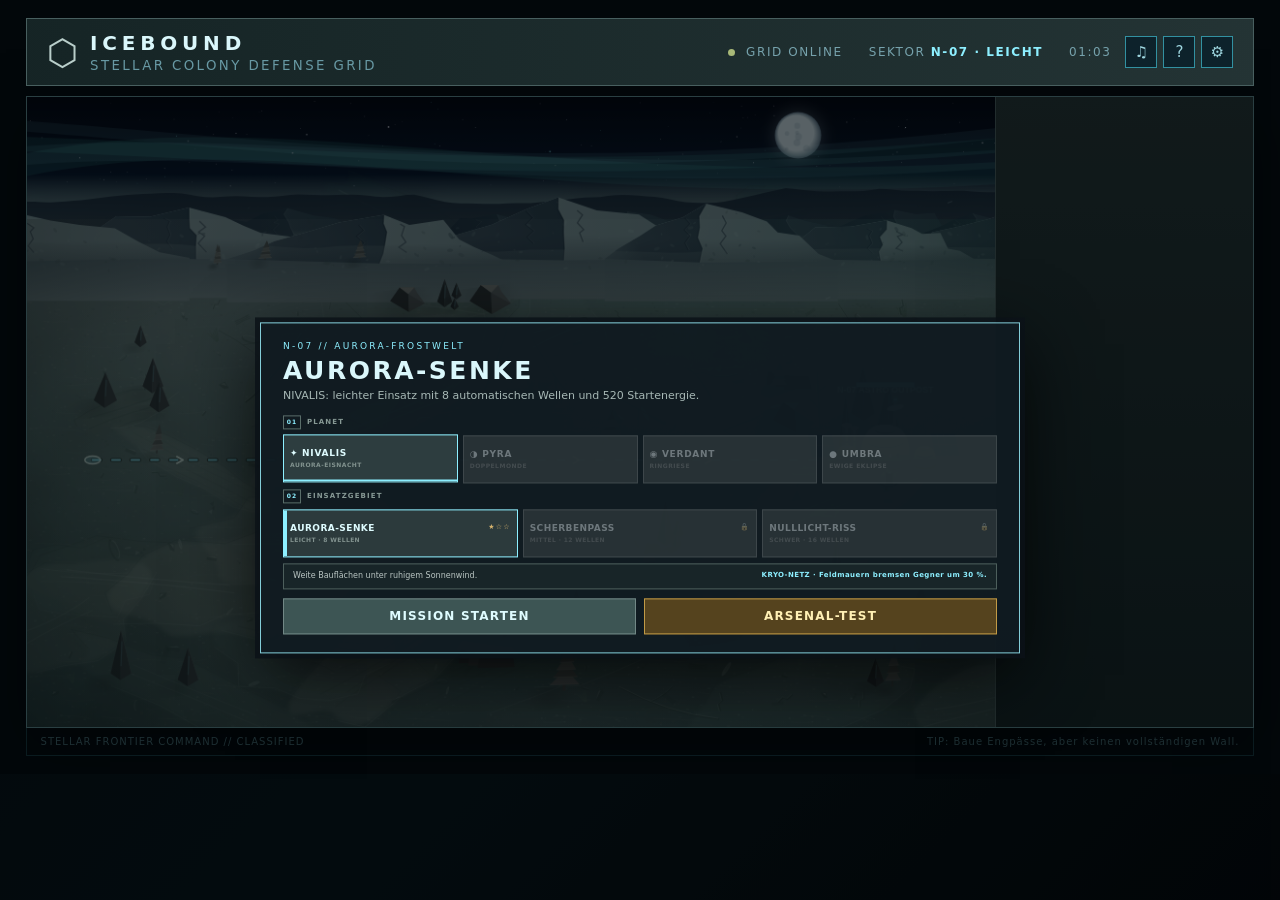
==== commit 3d4a778f: "Mehrfachbau, Pause, Reparatur, Bombe, neues Turm- und Level-Balancing - Baumodus: beliebig viele Anl" ====
--- a/index.html
+++ b/index.html
@@ -37,8 +37,8 @@
 
         <div id="buildConfirmBar" class="build-confirm-bar" hidden>
           <div class="build-summary"><b id="buildSummaryCount">0 ANLAGEN GEPLANT</b><span id="buildSummaryCost">0 ENERGIE</span></div>
-          <button id="buildCommitBtn" class="build-commit" type="button" aria-label="Geplante Anlage bauen" title="Bauen">✓</button>
-          <button id="buildDiscardBtn" class="build-discard" type="button" aria-label="Planung verwerfen, sonst Baumodus beenden" title="Verwerfen">✕</button>
+          <button id="buildCommitBtn" class="build-commit" type="button" aria-label="Alle geplanten Anlagen bauen" title="Alle bauen">✓</button>
+          <button id="buildDiscardBtn" class="build-discard" type="button" aria-label="Planung verwerfen und Baumodus beenden" title="Verwerfen">✕</button>
         </div>
         <div class="aurora"></div>
         <div class="view-mode"><b>3D</b><span>PERSPECTIVE<br>TACTICAL FEED</span></div>
@@ -73,20 +73,24 @@
         </div>
         <div class="primary-actions">
           <button id="waveBtn">AUTOWELLEN BEREIT</button>
-          <button id="speedBtn" class="tool-button" aria-label="Spieltempo umschalten" title="Spieltempo umschalten">1×</button>
+          <button id="speedBtn" class="tool-button" aria-label="Spieltempo umschalten: 1×, 2× oder Pause" title="Spieltempo: 1× → 2× → Pause (Taste P)">1×</button>
+        </div>
+        <div id="supportActions" class="support-actions" hidden>
+          <button id="repairBtn" type="button" aria-label="Basis reparieren"><span>✚ REPARATUR</span><em id="repairCost">– E</em></button>
+          <button id="bombBtn" type="button" aria-label="Orbitalschlag auf einen Punkt der Karte"><span>✹ BOMBE</span><em id="bombCost">– E</em></button>
         </div>
         <div id="buildSection" class="arsenal-block">
           <div class="block-label"><span>⚒ ARSENAL</span><kbd>1–8 · W</kbd></div>
           <div id="towerList" class="tower-list">
-            <button class="tower-card" data-type="rail" aria-label="Railgun bauen, 145 Energie, LUFT + BODEN" title="Railgun · Durchschlägt fünf Ziele · 145 Energie"><span class="icon rail">⌁</span><i class="target-mark">◈</i><b>RAILGUN</b><em>145</em></button>
-            <button class="tower-card" data-type="drone" aria-label="Drohnennest bauen, 175 Energie, NUR BODEN" title="Drohnennest · Drei mobile Jäger · 175 Energie"><span class="icon drone">✣</span><i class="target-mark">▬</i><b>DROHNE</b><em>175</em></button>
+            <button class="tower-card" data-type="gatling" aria-label="Ion-Gatling bauen, 120 Energie, NUR BODEN"><span class="icon gatling">⁙</span><i class="target-mark">▬</i><b>GATLING</b><em>120</em></button>
+            <button class="tower-card" data-type="wall" aria-label="Feldmauer bauen, 30 Energie" title="Feldmauer · Wegführung und Verlangsamung · 30 Energie"><span class="icon wall">▰</span><b>MAUER</b><em>30</em></button>
+            <button class="tower-card" data-type="mortar" aria-label="Plasma-Mörser bauen, 175 Energie, NUR BODEN" title="Plasma-Mörser · Schwerer Flächenschaden · 175 Energie"><span class="icon mortar">◉</span><i class="target-mark">▬</i><b>MÖRSER</b><em>175</em></button>
+            <button class="tower-card" data-type="cryo" aria-label="Kryo-Projektor bauen, 150 Energie, NUR BODEN"><span class="icon cryo">❄</span><i class="target-mark">▬</i><b>KRYO</b><em>150</em></button>
+            <button class="tower-card" data-type="laser" aria-label="Pulslaser bauen, 145 Energie, NUR LUFT"><span class="icon laser">╋</span><i class="target-mark">▲</i><b>LASER</b><em>145</em></button>
+            <button class="tower-card" data-type="disruptor" aria-label="Schild-Brecher bauen, 190 Energie, NUR BODEN"><span class="icon disruptor">◇</span><i class="target-mark">▬</i><b>BRECHER</b><em>190</em></button>
             <button class="tower-card" data-type="rocket" aria-label="Raketenwerfer bauen, 215 Energie, NUR LUFT" title="Raketenwerfer · Zielsuchender Flächenschaden · 215 Energie"><span class="icon rocket">➤</span><i class="target-mark">▲</i><b>RAKETE</b><em>215</em></button>
-            <button class="tower-card" data-type="mortar" aria-label="Plasma-Mörser bauen, 185 Energie, NUR BODEN" title="Plasma-Mörser · Schwerer Flächenschaden · 185 Energie"><span class="icon mortar">◉</span><i class="target-mark">▬</i><b>MÖRSER</b><em>185</em></button>
-            <button class="tower-card" data-type="laser" aria-label="Pulslaser bauen, 135 Energie, NUR LUFT"><span class="icon laser">╋</span><i class="target-mark">▲</i><b>LASER</b><em>135</em></button>
-            <button class="tower-card" data-type="cryo" aria-label="Kryo-Projektor bauen, 155 Energie, NUR BODEN"><span class="icon cryo">❄</span><i class="target-mark">▬</i><b>KRYO</b><em>155</em></button>
-            <button class="tower-card" data-type="gatling" aria-label="Ion-Gatling bauen, 130 Energie, LUFT + BODEN"><span class="icon gatling">⁙</span><i class="target-mark">◈</i><b>GATLING</b><em>130</em></button>
-            <button class="tower-card" data-type="disruptor" aria-label="Schild-Brecher bauen, 205 Energie, NUR BODEN"><span class="icon disruptor">◇</span><i class="target-mark">▬</i><b>BRECHER</b><em>205</em></button>
-            <button class="tower-card" data-type="wall" aria-label="Feldmauer bauen, 35 Energie" title="Feldmauer · Wegführung und Verlangsamung · 35 Energie"><span class="icon wall">▰</span><b>MAUER</b><em>35</em></button>
+            <button class="tower-card" data-type="drone" aria-label="Drohnennest bauen, 200 Energie, NUR BODEN" title="Drohnennest · Drei mobile Jäger · 200 Energie"><span class="icon drone">✣</span><i class="target-mark">▬</i><b>DROHNE</b><em>200</em></button>
+            <button class="tower-card" data-type="rail" aria-label="Railgun bauen, 175 Energie, LUFT + BODEN" title="Railgun · Durchschlägt fünf Ziele · 175 Energie"><span class="icon rail">⌁</span><i class="target-mark">◈</i><b>RAILGUN</b><em>175</em></button>
           </div>
           <button id="codexOpenBtn" class="codex-open" type="button" aria-label="Werkstatt öffnen: freischalten und tunen">
             <span class="codex-open-icon">▤</span>
--- a/style.css
+++ b/style.css
@@ -107,6 +107,7 @@
 body.mission-screen{overflow:hidden}
 body.mission-screen .statusbar,
 body.mission-screen .primary-actions,
+body.mission-screen .support-actions,
 body.mission-screen .arsenal-block,
 body.mission-screen .controls,
 body.mission-screen .panel-section,
@@ -136,6 +137,16 @@
 .primary-actions button:disabled{opacity:.42}
 .primary-actions #waveBtn{border-color:var(--world-accent);box-shadow:inset 0 -2px 0 var(--world-accent)}
 .primary-actions #speedBtn{font-size:14px}
+.primary-actions #speedBtn.paused{border-color:#ffd36a;color:#ffd36a;box-shadow:inset 0 -2px 0 #ffd36a}
+.support-actions{display:grid;grid-template-columns:1fr 1fr;gap:6px;padding:0 6px 6px;background:#223334}
+.support-actions[hidden]{display:none}
+.support-actions button{appearance:none;display:flex;flex-direction:column;align-items:center;gap:2px;border:1px solid #718785;background:#34494a;color:#eaf3ef;font:700 10.5px "Arial Narrow",system-ui,sans-serif;letter-spacing:.08em;padding:7px 4px;cursor:pointer;touch-action:manipulation;-webkit-tap-highlight-color:transparent}
+.support-actions button em{font-style:normal;font-size:9.5px;letter-spacing:.06em;color:#ffe09a}
+.support-actions button:hover:not(:disabled){background:#4f6b67}
+.support-actions button:disabled{opacity:.42;cursor:not-allowed}
+#repairBtn{border-color:#5aa383}
+#bombBtn{border-color:#c98a4f}
+#bombBtn.armed{background:#6b3f1d;border-color:#ffb35f;box-shadow:inset 0 -2px 0 #ffb35f}
 
 /* Arsenal: dauerhaft offen, nur eine schlanke Beschriftung */
 .arsenal-block{border-top:1px solid #435654;background:#203130}
@@ -208,6 +219,8 @@
   .stat-item strong{font-size:16px}
   .primary-actions{padding:0 4px 4px}
   .primary-actions button{padding:8px 5px}
+  .support-actions{padding:0 4px 4px;gap:4px}
+  .support-actions button{padding:5px 3px;font-size:9px}
   .block-label{padding:4px 8px}
   .tower-list{grid-template-columns:repeat(3,minmax(0,1fr));padding:4px;gap:3px}
   .tower-card{min-height:40px}
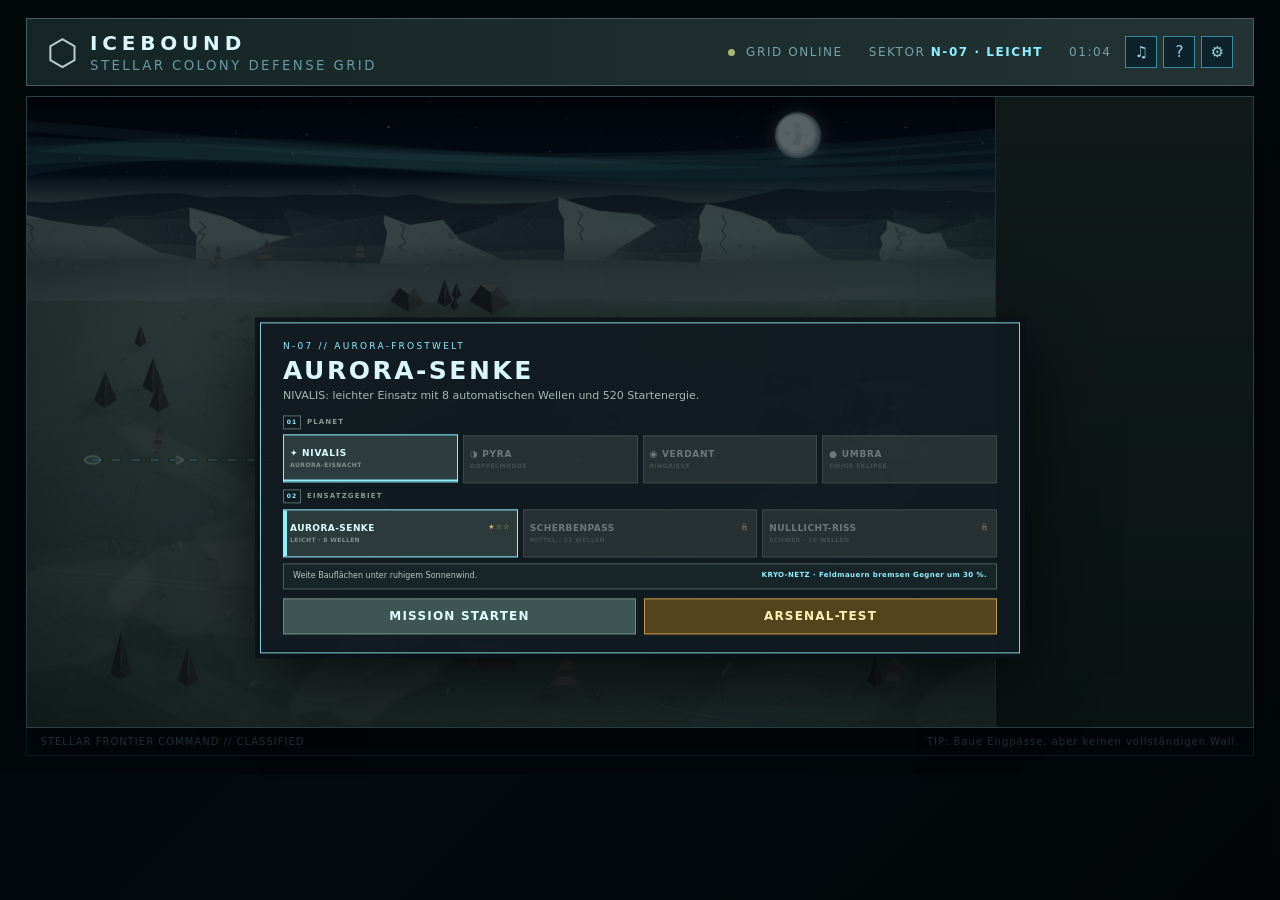
==== commit 19ebc1a0: "Automatische Aktualisierung, kompakte Aktionsknoepfe - Die App prueft selbst auf neue Versionen und " ====
--- a/index.html
+++ b/index.html
@@ -172,7 +172,7 @@
           <div class="settings-row">
             <div class="settings-info">
               <b>APP AKTUALISIEREN</b>
-              <p id="updateHint">Holt die neueste Fassung vom Server und leert den Zwischenspeicher. Der Fortschritt bleibt erhalten.</p>
+              <p id="updateHint">Neue Versionen werden automatisch geladen, sobald du auf dem Auswahlbildschirm bist. Dieser Knopf holt sie sofort und leert den Zwischenspeicher. Der Fortschritt bleibt erhalten.</p>
             </div>
             <button id="updateBtn" class="settings-action-btn" type="button">JETZT AKTUALISIEREN</button>
           </div>
--- a/style.css
+++ b/style.css
@@ -217,10 +217,15 @@
   .statusbar{grid-template-columns:1fr 1fr;padding:4px;gap:3px}
   .stat-item{padding:4px}
   .stat-item strong{font-size:16px}
-  .primary-actions{padding:0 4px 4px}
-  .primary-actions button{padding:8px 5px}
+  /* Aktionsknoepfe einzeilig: im schmalen Panel brachen die Texte sonst um und
+     machten jeden Knopf zwei- bis dreimal so hoch wie noetig. */
+  .primary-actions{grid-template-columns:1fr 38px;gap:4px;padding:0 4px 4px}
+  .primary-actions button{padding:6px 4px;font-size:9.5px;letter-spacing:.05em;line-height:1.15;white-space:nowrap;overflow:hidden;text-overflow:ellipsis}
+  .primary-actions #speedBtn{font-size:12px;padding:6px 0}
   .support-actions{padding:0 4px 4px;gap:4px}
-  .support-actions button{padding:5px 3px;font-size:9px}
+  .support-actions{grid-template-columns:minmax(0,1fr) minmax(0,1fr)}
+  .support-actions button{gap:1px;padding:4px 2px;font-size:9px;letter-spacing:.04em;line-height:1.1;white-space:nowrap;overflow:hidden}
+  .support-actions button em{font-size:8.5px}
   .block-label{padding:4px 8px}
   .tower-list{grid-template-columns:repeat(3,minmax(0,1fr));padding:4px;gap:3px}
   .tower-card{min-height:40px}
@@ -363,3 +368,6 @@
   .codex-open-text em{font-size:8px}
   .codex-open kbd{font-size:8px}
 }
+
+/* Hinweis, dass ein Update nach dem laufenden Einsatz geladen wird (pwa.js). */
+.update-toast{position:fixed;left:50%;bottom:12px;transform:translateX(-50%);z-index:60;max-width:min(420px,calc(100vw - 24px));padding:7px 12px;background:#0b222b;border:1px solid var(--world-accent,#8defff);color:#dffcff;font:700 10px "Arial Narrow",system-ui,sans-serif;letter-spacing:.08em;text-align:center;pointer-events:none}
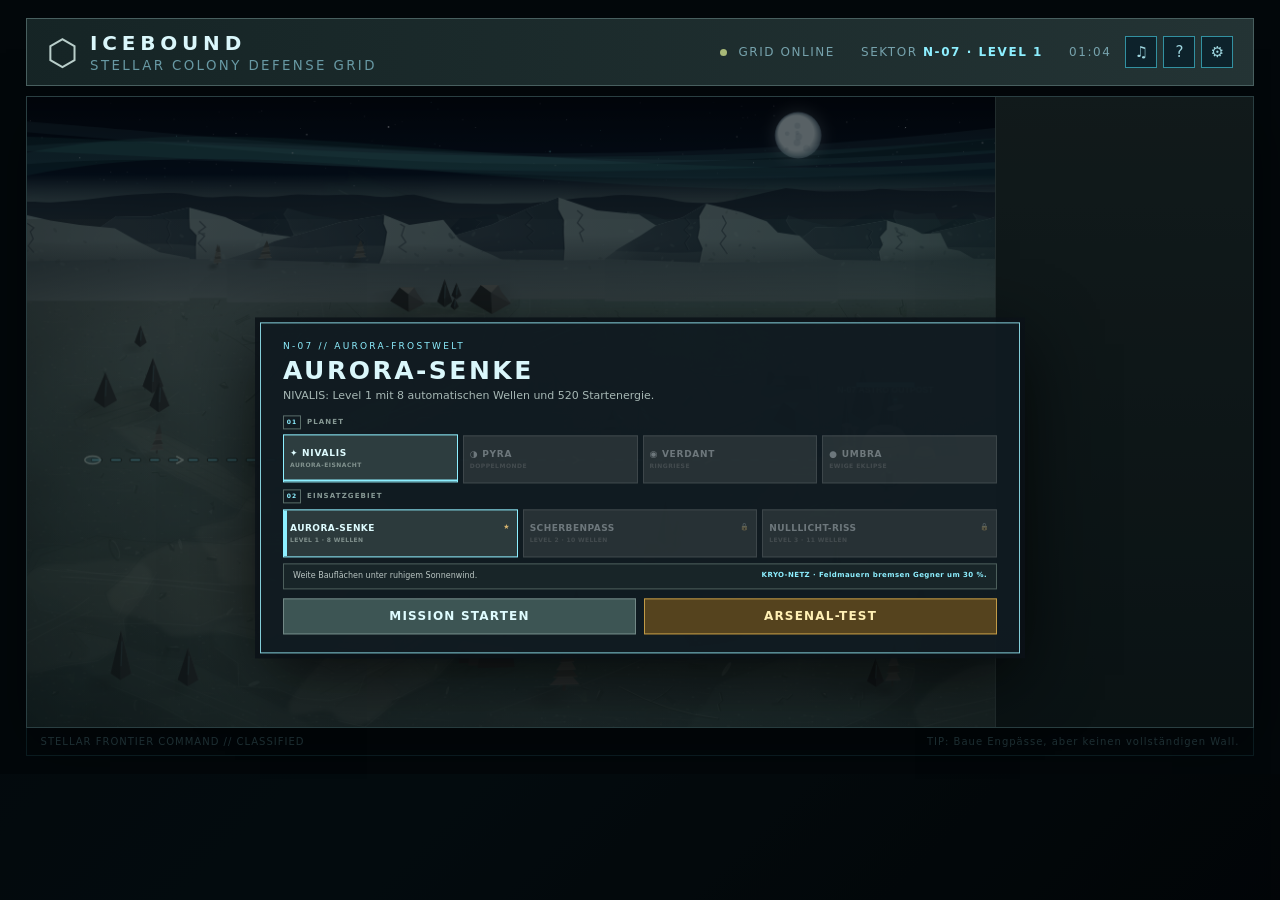
==== commit faccd3dc: "Labyrinth-Rueckblick, Maeander-Plaene fuer den Testbot, Luftformationen Nach einem Sieg wird das End" ====
--- a/index.html
+++ b/index.html
@@ -75,6 +75,11 @@
           <button id="waveBtn">AUTOWELLEN BEREIT</button>
           <button id="speedBtn" class="tool-button" aria-label="Spieltempo umschalten: 1×, 2× oder Pause" title="Spieltempo: 1× → 2× → Pause (Taste P)">1×</button>
         </div>
+        <div id="reviewActions" class="review-actions" hidden>
+          <p id="reviewInfo">LETZTES LABYRINTH</p>
+          <button id="reviewRestartBtn" type="button" aria-label="Mission neu starten">↻ NEUSTART</button>
+          <button id="reviewCopyBtn" type="button" aria-label="Labyrinth als Text kopieren">⧉ LABYRINTH KOPIEREN</button>
+        </div>
         <div id="supportActions" class="support-actions" hidden>
           <button id="repairBtn" type="button" aria-label="Basis reparieren"><span>✚ REPARATUR</span><em id="repairCost">– E</em></button>
           <button id="bombBtn" type="button" aria-label="Orbitalschlag auf einen Punkt der Karte"><span>✹ BOMBE</span><em id="bombCost">– E</em></button>
--- a/style.css
+++ b/style.css
@@ -140,6 +140,12 @@
 .primary-actions #speedBtn.paused{border-color:#ffd36a;color:#ffd36a;box-shadow:inset 0 -2px 0 #ffd36a}
 .support-actions{display:grid;grid-template-columns:1fr 1fr;gap:6px;padding:0 6px 6px;background:#223334}
 .support-actions[hidden]{display:none}
+/* Rueckblick auf das Labyrinth eines gewonnenen Levels: nur Neustart und Kopieren. */
+.review-actions{display:grid;grid-template-columns:1fr 1fr;gap:6px;padding:0 6px 6px;background:#223334}
+.review-actions[hidden]{display:none}
+.review-actions p{grid-column:1/-1;margin:0;padding:6px 4px 2px;font:700 10.5px "Arial Narrow",system-ui,sans-serif;letter-spacing:.08em;color:#ffe09a}
+.review-actions button{appearance:none;border:1px solid #718785;background:#34494a;color:#eaf3ef;font:700 10.5px "Arial Narrow",system-ui,sans-serif;letter-spacing:.08em;padding:9px 4px;cursor:pointer;touch-action:manipulation;-webkit-tap-highlight-color:transparent}
+.review-actions #reviewRestartBtn{background:#2f6b5a;border-color:#8fd9b6}
 .support-actions button{appearance:none;display:flex;flex-direction:column;align-items:center;gap:2px;border:1px solid #718785;background:#34494a;color:#eaf3ef;font:700 10.5px "Arial Narrow",system-ui,sans-serif;letter-spacing:.08em;padding:7px 4px;cursor:pointer;touch-action:manipulation;-webkit-tap-highlight-color:transparent}
 .support-actions button em{font-style:normal;font-size:9.5px;letter-spacing:.06em;color:#ffe09a}
 .support-actions button:hover:not(:disabled){background:#4f6b67}
